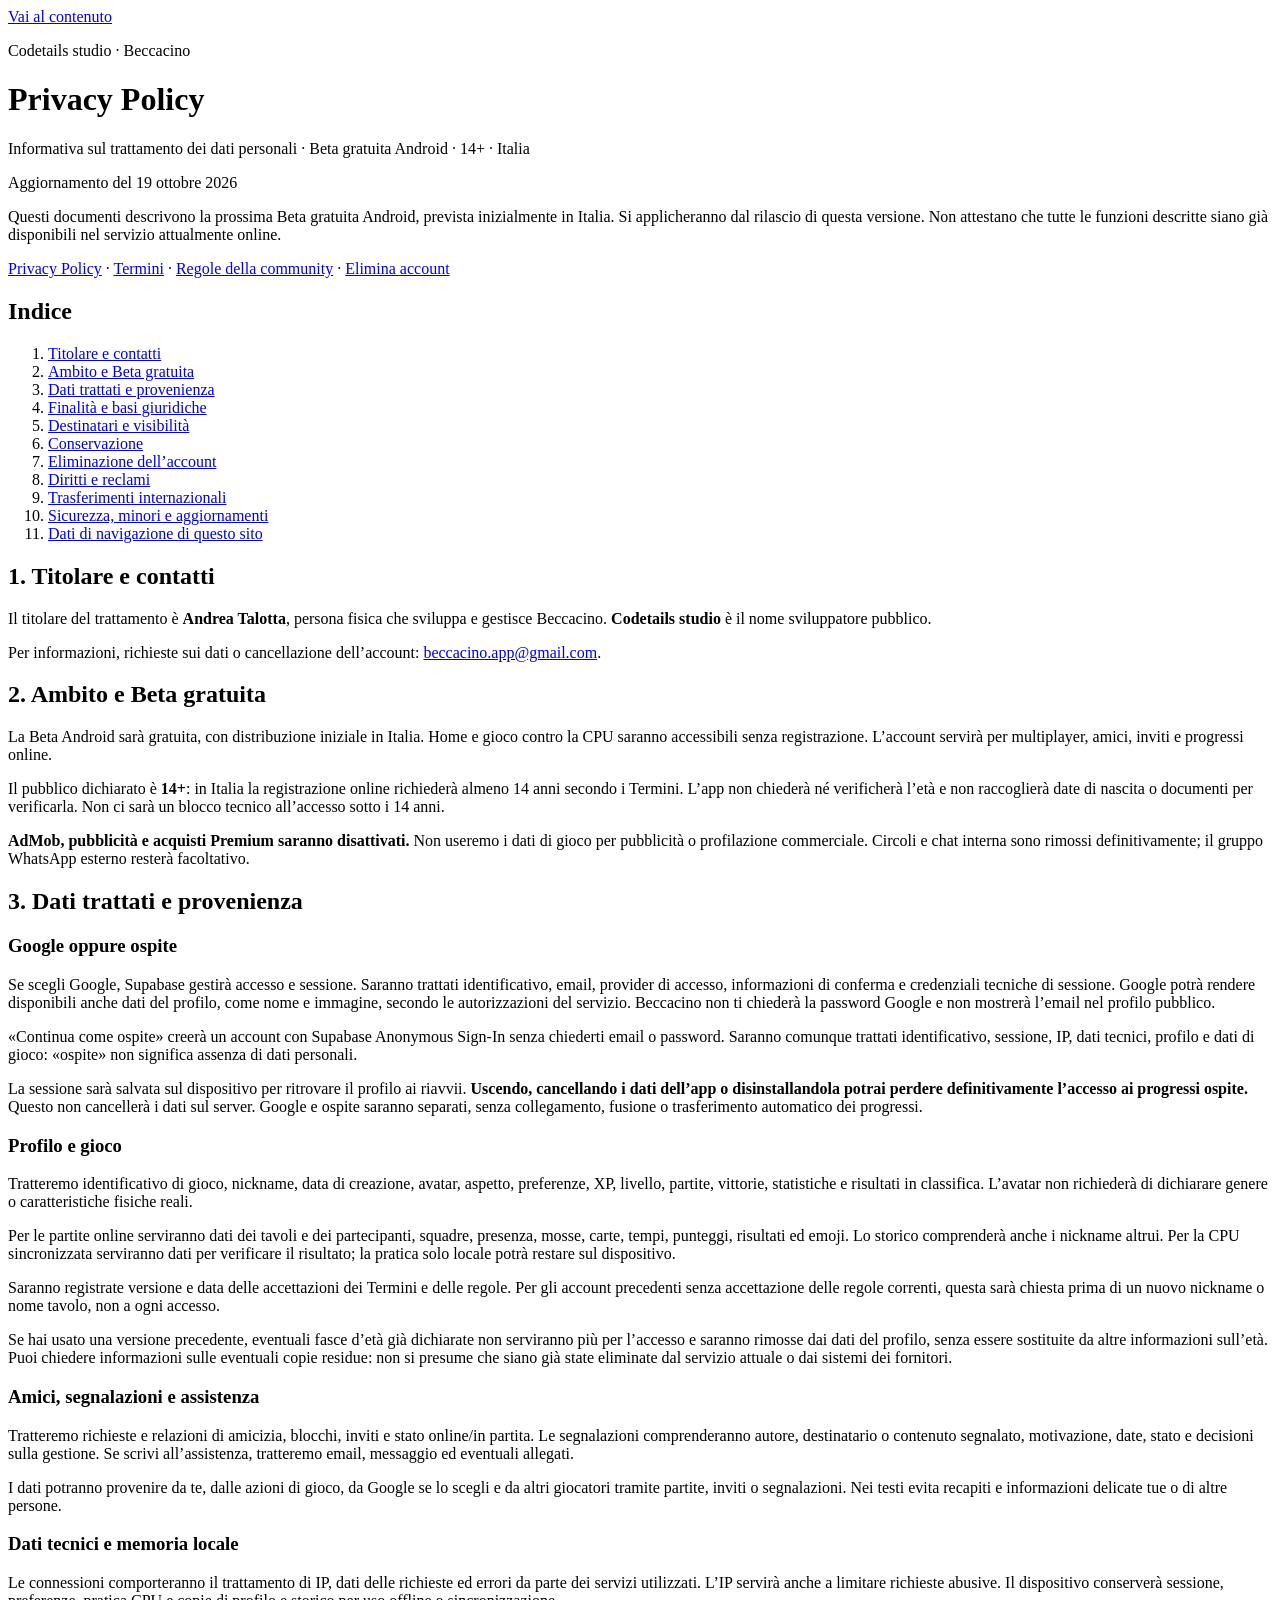
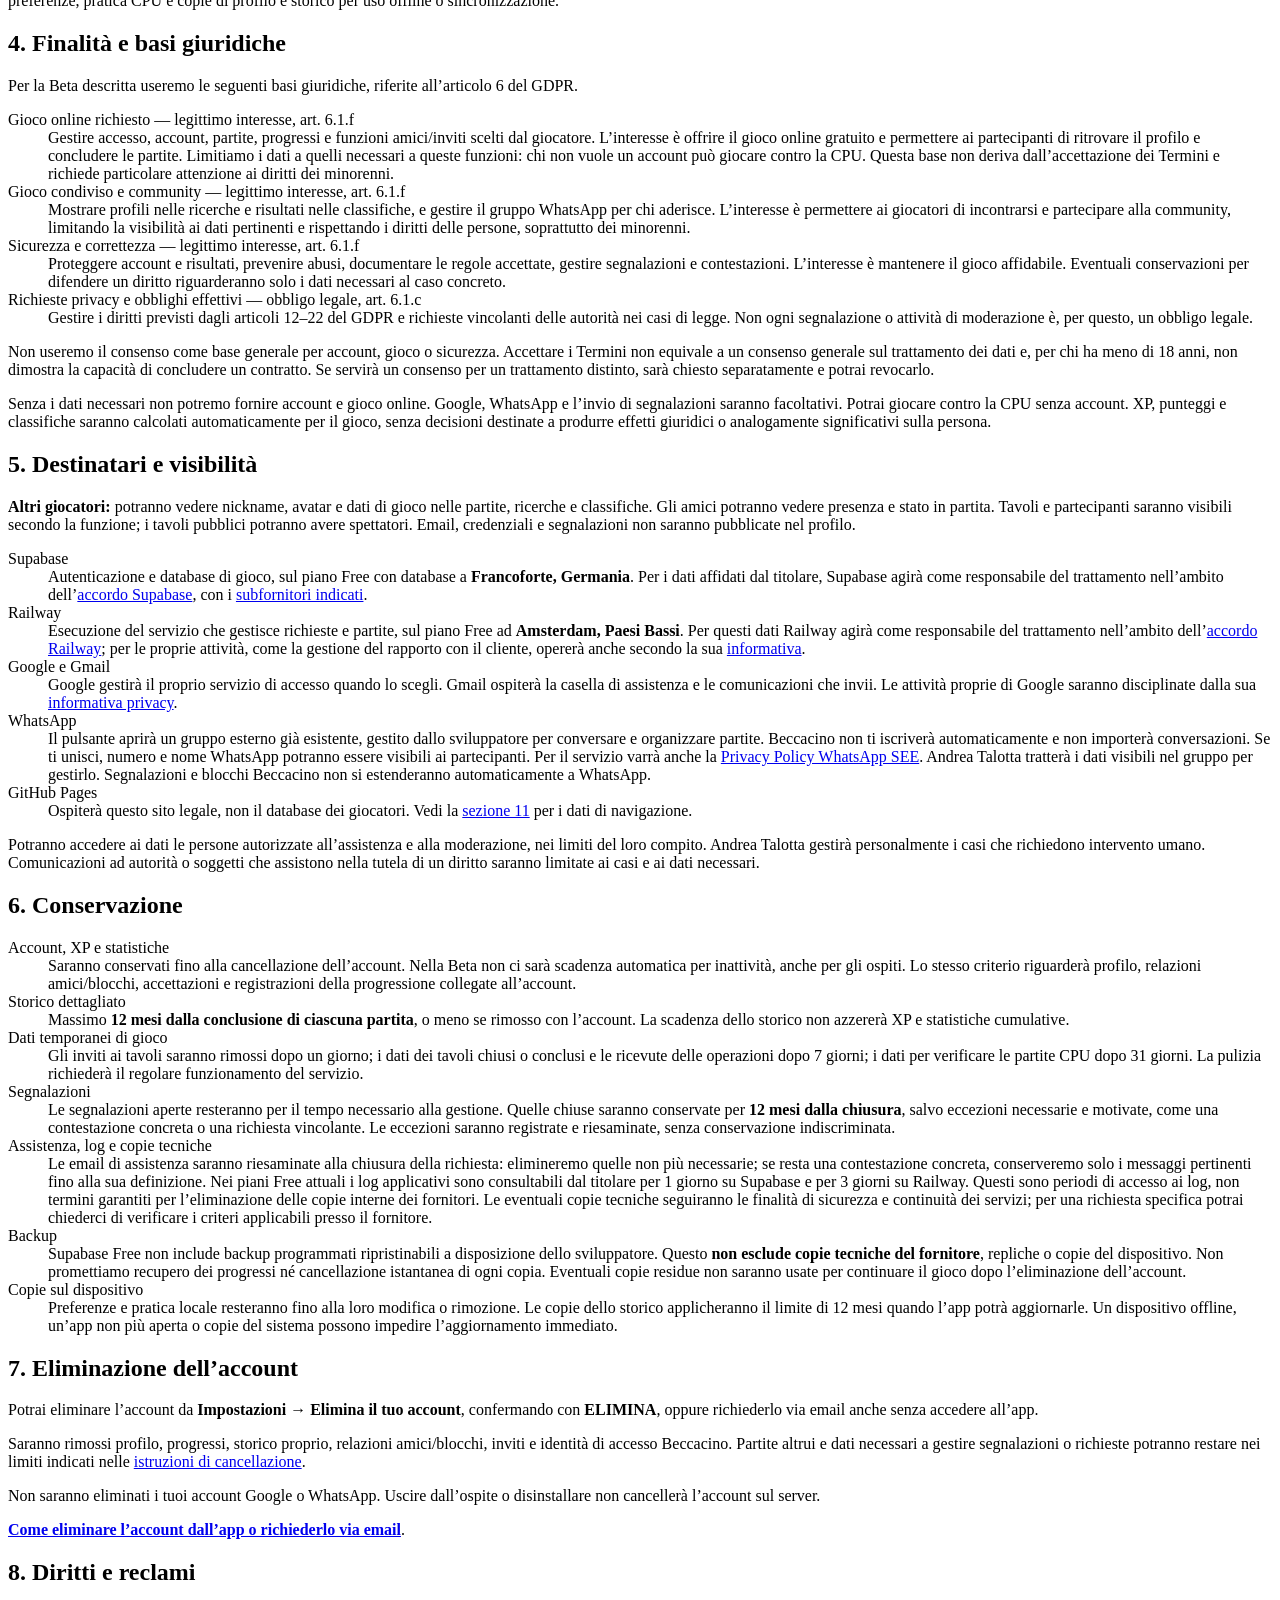
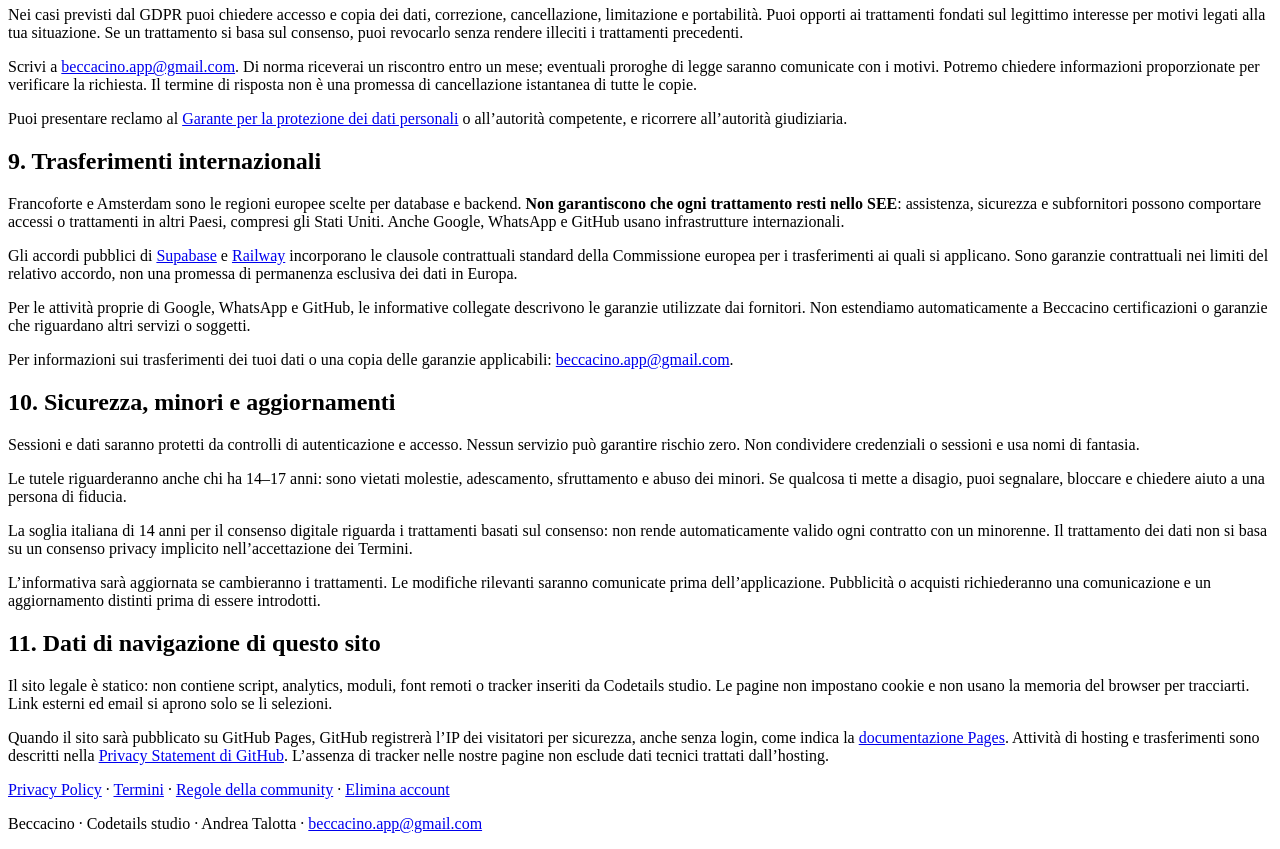
==== index.html @ 63882ba1 "Publish Beccacino legal pages" ====
<!doctype html>
<html lang="it">
<head>
  <meta charset="utf-8">
  <meta name="viewport" content="width=device-width, initial-scale=1">
  <meta name="description" content="Informativa sul trattamento dei dati personali · Beta gratuita Android · 14+ · Italia">
  <meta name="referrer" content="no-referrer">
  <meta http-equiv="Content-Security-Policy" content="default-src 'none'; style-src 'self'; base-uri 'none'; form-action 'none'">
  <title>Privacy Policy — Beccacino</title>
  <link rel="stylesheet" href="styles.css">
</head>
<body>
  <a class="skip" href="#contenuto">Vai al contenuto</a>
  <header>
    <p class="eyebrow">Codetails studio · Beccacino</p>
    <h1>Privacy Policy</h1>
    <p>Informativa sul trattamento dei dati personali · Beta gratuita Android · 14+ · Italia</p>
    <p>Aggiornamento del <time datetime="2026-10-19">19 ottobre 2026</time></p>
  </header>
  <main id="contenuto" tabindex="-1">
    <aside class="notice" aria-label="Versione del servizio"><p>Questi documenti descrivono la prossima Beta gratuita Android, prevista inizialmente in Italia. Si applicheranno dal rilascio di questa versione. Non attestano che tutte le funzioni descritte siano già disponibili nel servizio attualmente online.</p></aside>
    <nav aria-label="Documenti di Beccacino"><a href="index.html">Privacy Policy</a> · <a href="terms.html">Termini</a> · <a href="community.html">Regole della community</a> · <a href="delete-account.html">Elimina account</a></nav>
    <nav aria-label="Indice dell’informativa">
      <h2>Indice</h2>
      <ol>
        <li><a href="#titolare">Titolare e contatti</a></li>
        <li><a href="#ambito">Ambito e Beta gratuita</a></li>
        <li><a href="#dati">Dati trattati e provenienza</a></li>
        <li><a href="#finalita">Finalità e basi giuridiche</a></li>
        <li><a href="#destinatari">Destinatari e visibilità</a></li>
        <li><a href="#conservazione">Conservazione</a></li>
        <li><a href="#eliminazione">Eliminazione dell’account</a></li>
        <li><a href="#diritti">Diritti e reclami</a></li>
        <li><a href="#trasferimenti">Trasferimenti internazionali</a></li>
        <li><a href="#sicurezza">Sicurezza, minori e aggiornamenti</a></li>
        <li><a href="#sito">Dati di navigazione di questo sito</a></li>
      </ol>
    </nav>
    <section aria-labelledby="titolare">
      <h2 id="titolare">1. Titolare e contatti</h2>
      <p>Il titolare del trattamento è <strong>Andrea Talotta</strong>, persona fisica che sviluppa e gestisce Beccacino. <strong>Codetails studio</strong> è il nome sviluppatore pubblico.</p>
      <p>Per informazioni, richieste sui dati o cancellazione dell’account: <a href="mailto:beccacino.app@gmail.com">beccacino.app@gmail.com</a>.</p>
    </section>
    <section aria-labelledby="ambito">
      <h2 id="ambito">2. Ambito e Beta gratuita</h2>
      <p>La Beta Android sarà gratuita, con distribuzione iniziale in Italia. Home e gioco contro la CPU saranno accessibili senza registrazione. L’account servirà per multiplayer, amici, inviti e progressi online.</p>
      <p>Il pubblico dichiarato è <strong>14+</strong>: in Italia la registrazione online richiederà almeno 14 anni secondo i Termini. L’app non chiederà né verificherà l’età e non raccoglierà date di nascita o documenti per verificarla. Non ci sarà un blocco tecnico all’accesso sotto i 14 anni.</p>
      <p><strong>AdMob, pubblicità e acquisti Premium saranno disattivati.</strong> Non useremo i dati di gioco per pubblicità o profilazione commerciale. Circoli e chat interna sono rimossi definitivamente; il gruppo WhatsApp esterno resterà facoltativo.</p>
    </section>
    <section aria-labelledby="dati">
      <h2 id="dati">3. Dati trattati e provenienza</h2>
      <h3>Google oppure ospite</h3>
      <p>Se scegli Google, Supabase gestirà accesso e sessione. Saranno trattati identificativo, email, provider di accesso, informazioni di conferma e credenziali tecniche di sessione. Google potrà rendere disponibili anche dati del profilo, come nome e immagine, secondo le autorizzazioni del servizio. Beccacino non ti chiederà la password Google e non mostrerà l’email nel profilo pubblico.</p>
      <p>«Continua come ospite» creerà un account con Supabase Anonymous Sign-In senza chiederti email o password. Saranno comunque trattati identificativo, sessione, IP, dati tecnici, profilo e dati di gioco: «ospite» non significa assenza di dati personali.</p>
      <p>La sessione sarà salvata sul dispositivo per ritrovare il profilo ai riavvii. <strong>Uscendo, cancellando i dati dell’app o disinstallandola potrai perdere definitivamente l’accesso ai progressi ospite.</strong> Questo non cancellerà i dati sul server. Google e ospite saranno separati, senza collegamento, fusione o trasferimento automatico dei progressi.</p>
      <h3>Profilo e gioco</h3>
      <p>Tratteremo identificativo di gioco, nickname, data di creazione, avatar, aspetto, preferenze, XP, livello, partite, vittorie, statistiche e risultati in classifica. L’avatar non richiederà di dichiarare genere o caratteristiche fisiche reali.</p>
      <p>Per le partite online serviranno dati dei tavoli e dei partecipanti, squadre, presenza, mosse, carte, tempi, punteggi, risultati ed emoji. Lo storico comprenderà anche i nickname altrui. Per la CPU sincronizzata serviranno dati per verificare il risultato; la pratica solo locale potrà restare sul dispositivo.</p>
      <p>Saranno registrate versione e data delle accettazioni dei Termini e delle regole. Per gli account precedenti senza accettazione delle regole correnti, questa sarà chiesta prima di un nuovo nickname o nome tavolo, non a ogni accesso.</p>
      <p>Se hai usato una versione precedente, eventuali fasce d’età già dichiarate non serviranno più per l’accesso e saranno rimosse dai dati del profilo, senza essere sostituite da altre informazioni sull’età. Puoi chiedere informazioni sulle eventuali copie residue: non si presume che siano già state eliminate dal servizio attuale o dai sistemi dei fornitori.</p>
      <h3>Amici, segnalazioni e assistenza</h3>
      <p>Tratteremo richieste e relazioni di amicizia, blocchi, inviti e stato online/in partita. Le segnalazioni comprenderanno autore, destinatario o contenuto segnalato, motivazione, date, stato e decisioni sulla gestione. Se scrivi all’assistenza, tratteremo email, messaggio ed eventuali allegati.</p>
      <p>I dati potranno provenire da te, dalle azioni di gioco, da Google se lo scegli e da altri giocatori tramite partite, inviti o segnalazioni. Nei testi evita recapiti e informazioni delicate tue o di altre persone.</p>
      <h3>Dati tecnici e memoria locale</h3>
      <p>Le connessioni comporteranno il trattamento di IP, dati delle richieste ed errori da parte dei servizi utilizzati. L’IP servirà anche a limitare richieste abusive. Il dispositivo conserverà sessione, preferenze, pratica CPU e copie di profilo e storico per uso offline o sincronizzazione.</p>
    </section>
    <section aria-labelledby="finalita">
      <h2 id="finalita">4. Finalità e basi giuridiche</h2>
      <p>Per la Beta descritta useremo le seguenti basi giuridiche, riferite all’articolo 6 del GDPR.</p>
      <dl>
        <dt>Gioco online richiesto — legittimo interesse, art. 6.1.f</dt>
        <dd>Gestire accesso, account, partite, progressi e funzioni amici/inviti scelti dal giocatore. L’interesse è offrire il gioco online gratuito e permettere ai partecipanti di ritrovare il profilo e concludere le partite. Limitiamo i dati a quelli necessari a queste funzioni: chi non vuole un account può giocare contro la CPU. Questa base non deriva dall’accettazione dei Termini e richiede particolare attenzione ai diritti dei minorenni.</dd>
        <dt>Gioco condiviso e community — legittimo interesse, art. 6.1.f</dt>
        <dd>Mostrare profili nelle ricerche e risultati nelle classifiche, e gestire il gruppo WhatsApp per chi aderisce. L’interesse è permettere ai giocatori di incontrarsi e partecipare alla community, limitando la visibilità ai dati pertinenti e rispettando i diritti delle persone, soprattutto dei minorenni.</dd>
        <dt>Sicurezza e correttezza — legittimo interesse, art. 6.1.f</dt>
        <dd>Proteggere account e risultati, prevenire abusi, documentare le regole accettate, gestire segnalazioni e contestazioni. L’interesse è mantenere il gioco affidabile. Eventuali conservazioni per difendere un diritto riguarderanno solo i dati necessari al caso concreto.</dd>
        <dt>Richieste privacy e obblighi effettivi — obbligo legale, art. 6.1.c</dt>
        <dd>Gestire i diritti previsti dagli articoli 12–22 del GDPR e richieste vincolanti delle autorità nei casi di legge. Non ogni segnalazione o attività di moderazione è, per questo, un obbligo legale.</dd>
      </dl>
      <p>Non useremo il consenso come base generale per account, gioco o sicurezza. Accettare i Termini non equivale a un consenso generale sul trattamento dei dati e, per chi ha meno di 18 anni, non dimostra la capacità di concludere un contratto. Se servirà un consenso per un trattamento distinto, sarà chiesto separatamente e potrai revocarlo.</p>
      <p>Senza i dati necessari non potremo fornire account e gioco online. Google, WhatsApp e l’invio di segnalazioni saranno facoltativi. Potrai giocare contro la CPU senza account. XP, punteggi e classifiche saranno calcolati automaticamente per il gioco, senza decisioni destinate a produrre effetti giuridici o analogamente significativi sulla persona.</p>
    </section>
    <section aria-labelledby="destinatari">
      <h2 id="destinatari">5. Destinatari e visibilità</h2>
      <p><strong>Altri giocatori:</strong> potranno vedere nickname, avatar e dati di gioco nelle partite, ricerche e classifiche. Gli amici potranno vedere presenza e stato in partita. Tavoli e partecipanti saranno visibili secondo la funzione; i tavoli pubblici potranno avere spettatori. Email, credenziali e segnalazioni non saranno pubblicate nel profilo.</p>
      <dl>
        <dt>Supabase</dt>
        <dd>Autenticazione e database di gioco, sul piano Free con database a <strong>Francoforte, Germania</strong>. Per i dati affidati dal titolare, Supabase agirà come responsabile del trattamento nell’ambito dell’<a href="https://supabase.com/legal/customer-resources/data-processing-addendum">accordo Supabase</a>, con i <a href="https://supabase.com/legal/customer-resources/subprocessor-list">subfornitori indicati</a>.</dd>
        <dt>Railway</dt>
        <dd>Esecuzione del servizio che gestisce richieste e partite, sul piano Free ad <strong>Amsterdam, Paesi Bassi</strong>. Per questi dati Railway agirà come responsabile del trattamento nell’ambito dell’<a href="https://railway.com/legal/dpa">accordo Railway</a>; per le proprie attività, come la gestione del rapporto con il cliente, opererà anche secondo la sua <a href="https://railway.com/legal/privacy">informativa</a>.</dd>
        <dt>Google e Gmail</dt>
        <dd>Google gestirà il proprio servizio di accesso quando lo scegli. Gmail ospiterà la casella di assistenza e le comunicazioni che invii. Le attività proprie di Google saranno disciplinate dalla sua <a href="https://policies.google.com/privacy?hl=it">informativa privacy</a>.</dd>
        <dt>WhatsApp</dt>
        <dd>Il pulsante aprirà un gruppo esterno già esistente, gestito dallo sviluppatore per conversare e organizzare partite. Beccacino non ti iscriverà automaticamente e non importerà conversazioni. Se ti unisci, numero e nome WhatsApp potranno essere visibili ai partecipanti. Per il servizio varrà anche la <a href="https://www.whatsapp.com/legal/privacy-policy-eea">Privacy Policy WhatsApp SEE</a>. Andrea Talotta tratterà i dati visibili nel gruppo per gestirlo. Segnalazioni e blocchi Beccacino non si estenderanno automaticamente a WhatsApp.</dd>
        <dt>GitHub Pages</dt>
        <dd>Ospiterà questo sito legale, non il database dei giocatori. Vedi la <a href="#sito">sezione 11</a> per i dati di navigazione.</dd>
      </dl>
      <p>Potranno accedere ai dati le persone autorizzate all’assistenza e alla moderazione, nei limiti del loro compito. Andrea Talotta gestirà personalmente i casi che richiedono intervento umano. Comunicazioni ad autorità o soggetti che assistono nella tutela di un diritto saranno limitate ai casi e ai dati necessari.</p>
    </section>
    <section aria-labelledby="conservazione">
      <h2 id="conservazione">6. Conservazione</h2>
      <dl>
        <dt>Account, XP e statistiche</dt>
        <dd>Saranno conservati fino alla cancellazione dell’account. Nella Beta non ci sarà scadenza automatica per inattività, anche per gli ospiti. Lo stesso criterio riguarderà profilo, relazioni amici/blocchi, accettazioni e registrazioni della progressione collegate all’account.</dd>
        <dt>Storico dettagliato</dt>
        <dd>Massimo <strong>12 mesi dalla conclusione di ciascuna partita</strong>, o meno se rimosso con l’account. La scadenza dello storico non azzererà XP e statistiche cumulative.</dd>
        <dt>Dati temporanei di gioco</dt>
        <dd>Gli inviti ai tavoli saranno rimossi dopo un giorno; i dati dei tavoli chiusi o conclusi e le ricevute delle operazioni dopo 7 giorni; i dati per verificare le partite CPU dopo 31 giorni. La pulizia richiederà il regolare funzionamento del servizio.</dd>
        <dt>Segnalazioni</dt>
        <dd>Le segnalazioni aperte resteranno per il tempo necessario alla gestione. Quelle chiuse saranno conservate per <strong>12 mesi dalla chiusura</strong>, salvo eccezioni necessarie e motivate, come una contestazione concreta o una richiesta vincolante. Le eccezioni saranno registrate e riesaminate, senza conservazione indiscriminata.</dd>
        <dt>Assistenza, log e copie tecniche</dt>
        <dd>Le email di assistenza saranno riesaminate alla chiusura della richiesta: elimineremo quelle non più necessarie; se resta una contestazione concreta, conserveremo solo i messaggi pertinenti fino alla sua definizione. Nei piani Free attuali i log applicativi sono consultabili dal titolare per 1 giorno su Supabase e per 3 giorni su Railway. Questi sono periodi di accesso ai log, non termini garantiti per l’eliminazione delle copie interne dei fornitori. Le eventuali copie tecniche seguiranno le finalità di sicurezza e continuità dei servizi; per una richiesta specifica potrai chiederci di verificare i criteri applicabili presso il fornitore.</dd>
        <dt>Backup</dt>
        <dd>Supabase Free non include backup programmati ripristinabili a disposizione dello sviluppatore. Questo <strong>non esclude copie tecniche del fornitore</strong>, repliche o copie del dispositivo. Non promettiamo recupero dei progressi né cancellazione istantanea di ogni copia. Eventuali copie residue non saranno usate per continuare il gioco dopo l’eliminazione dell’account.</dd>
        <dt>Copie sul dispositivo</dt>
        <dd>Preferenze e pratica locale resteranno fino alla loro modifica o rimozione. Le copie dello storico applicheranno il limite di 12 mesi quando l’app potrà aggiornarle. Un dispositivo offline, un’app non più aperta o copie del sistema possono impedire l’aggiornamento immediato.</dd>
      </dl>
    </section>
    <section aria-labelledby="eliminazione">
      <h2 id="eliminazione">7. Eliminazione dell’account</h2>
      <p>Potrai eliminare l’account da <strong>Impostazioni → Elimina il tuo account</strong>, confermando con <strong>ELIMINA</strong>, oppure richiederlo via email anche senza accedere all’app.</p>
      <p>Saranno rimossi profilo, progressi, storico proprio, relazioni amici/blocchi, inviti e identità di accesso Beccacino. Partite altrui e dati necessari a gestire segnalazioni o richieste potranno restare nei limiti indicati nelle <a href="delete-account.html#residui">istruzioni di cancellazione</a>.</p>
      <p>Non saranno eliminati i tuoi account Google o WhatsApp. Uscire dall’ospite o disinstallare non cancellerà l’account sul server.</p>
      <p><a href="delete-account.html"><strong>Come eliminare l’account dall’app o richiederlo via email</strong></a>.</p>
    </section>
    <section aria-labelledby="diritti">
      <h2 id="diritti">8. Diritti e reclami</h2>
      <p>Nei casi previsti dal GDPR puoi chiedere accesso e copia dei dati, correzione, cancellazione, limitazione e portabilità. Puoi opporti ai trattamenti fondati sul legittimo interesse per motivi legati alla tua situazione. Se un trattamento si basa sul consenso, puoi revocarlo senza rendere illeciti i trattamenti precedenti.</p>
      <p>Scrivi a <a href="mailto:beccacino.app@gmail.com">beccacino.app@gmail.com</a>. Di norma riceverai un riscontro entro un mese; eventuali proroghe di legge saranno comunicate con i motivi. Potremo chiedere informazioni proporzionate per verificare la richiesta. Il termine di risposta non è una promessa di cancellazione istantanea di tutte le copie.</p>
      <p>Puoi presentare reclamo al <a href="https://www.garanteprivacy.it/">Garante per la protezione dei dati personali</a> o all’autorità competente, e ricorrere all’autorità giudiziaria.</p>
    </section>
    <section aria-labelledby="trasferimenti">
      <h2 id="trasferimenti">9. Trasferimenti internazionali</h2>
      <p>Francoforte e Amsterdam sono le regioni europee scelte per database e backend. <strong>Non garantiscono che ogni trattamento resti nello SEE</strong>: assistenza, sicurezza e subfornitori possono comportare accessi o trattamenti in altri Paesi, compresi gli Stati Uniti. Anche Google, WhatsApp e GitHub usano infrastrutture internazionali.</p>
      <p>Gli accordi pubblici di <a href="https://supabase.com/legal/customer-resources/data-processing-addendum">Supabase</a> e <a href="https://railway.com/legal/dpa">Railway</a> incorporano le clausole contrattuali standard della Commissione europea per i trasferimenti ai quali si applicano. Sono garanzie contrattuali nei limiti del relativo accordo, non una promessa di permanenza esclusiva dei dati in Europa.</p>
      <p>Per le attività proprie di Google, WhatsApp e GitHub, le informative collegate descrivono le garanzie utilizzate dai fornitori. Non estendiamo automaticamente a Beccacino certificazioni o garanzie che riguardano altri servizi o soggetti.</p>
      <p>Per informazioni sui trasferimenti dei tuoi dati o una copia delle garanzie applicabili: <a href="mailto:beccacino.app@gmail.com">beccacino.app@gmail.com</a>.</p>
    </section>
    <section aria-labelledby="sicurezza">
      <h2 id="sicurezza">10. Sicurezza, minori e aggiornamenti</h2>
      <p>Sessioni e dati saranno protetti da controlli di autenticazione e accesso. Nessun servizio può garantire rischio zero. Non condividere credenziali o sessioni e usa nomi di fantasia.</p>
      <p>Le tutele riguarderanno anche chi ha 14–17 anni: sono vietati molestie, adescamento, sfruttamento e abuso dei minori. Se qualcosa ti mette a disagio, puoi segnalare, bloccare e chiedere aiuto a una persona di fiducia.</p>
      <p>La soglia italiana di 14 anni per il consenso digitale riguarda i trattamenti basati sul consenso: non rende automaticamente valido ogni contratto con un minorenne. Il trattamento dei dati non si basa su un consenso privacy implicito nell’accettazione dei Termini.</p>
      <p>L’informativa sarà aggiornata se cambieranno i trattamenti. Le modifiche rilevanti saranno comunicate prima dell’applicazione. Pubblicità o acquisti richiederanno una comunicazione e un aggiornamento distinti prima di essere introdotti.</p>
    </section>
    <section aria-labelledby="sito">
      <h2 id="sito">11. Dati di navigazione di questo sito</h2>
      <p>Il sito legale è statico: non contiene script, analytics, moduli, font remoti o tracker inseriti da Codetails studio. Le pagine non impostano cookie e non usano la memoria del browser per tracciarti. Link esterni ed email si aprono solo se li selezioni.</p>
      <p>Quando il sito sarà pubblicato su GitHub Pages, GitHub registrerà l’IP dei visitatori per sicurezza, anche senza login, come indica la <a href="https://docs.github.com/en/pages/getting-started-with-github-pages/what-is-github-pages#data-collection">documentazione Pages</a>. Attività di hosting e trasferimenti sono descritti nella <a href="https://docs.github.com/en/site-policy/privacy-policies/github-general-privacy-statement">Privacy Statement di GitHub</a>. L’assenza di tracker nelle nostre pagine non esclude dati tecnici trattati dall’hosting.</p>
    </section>

  </main>
  <footer>
    <p><a href="index.html">Privacy Policy</a> · <a href="terms.html">Termini</a> · <a href="community.html">Regole della community</a> · <a href="delete-account.html">Elimina account</a></p>
    <p>Beccacino · Codetails studio · Andrea Talotta · <a href="mailto:beccacino.app@gmail.com">beccacino.app@gmail.com</a></p>
  </footer>
</body>
</html>
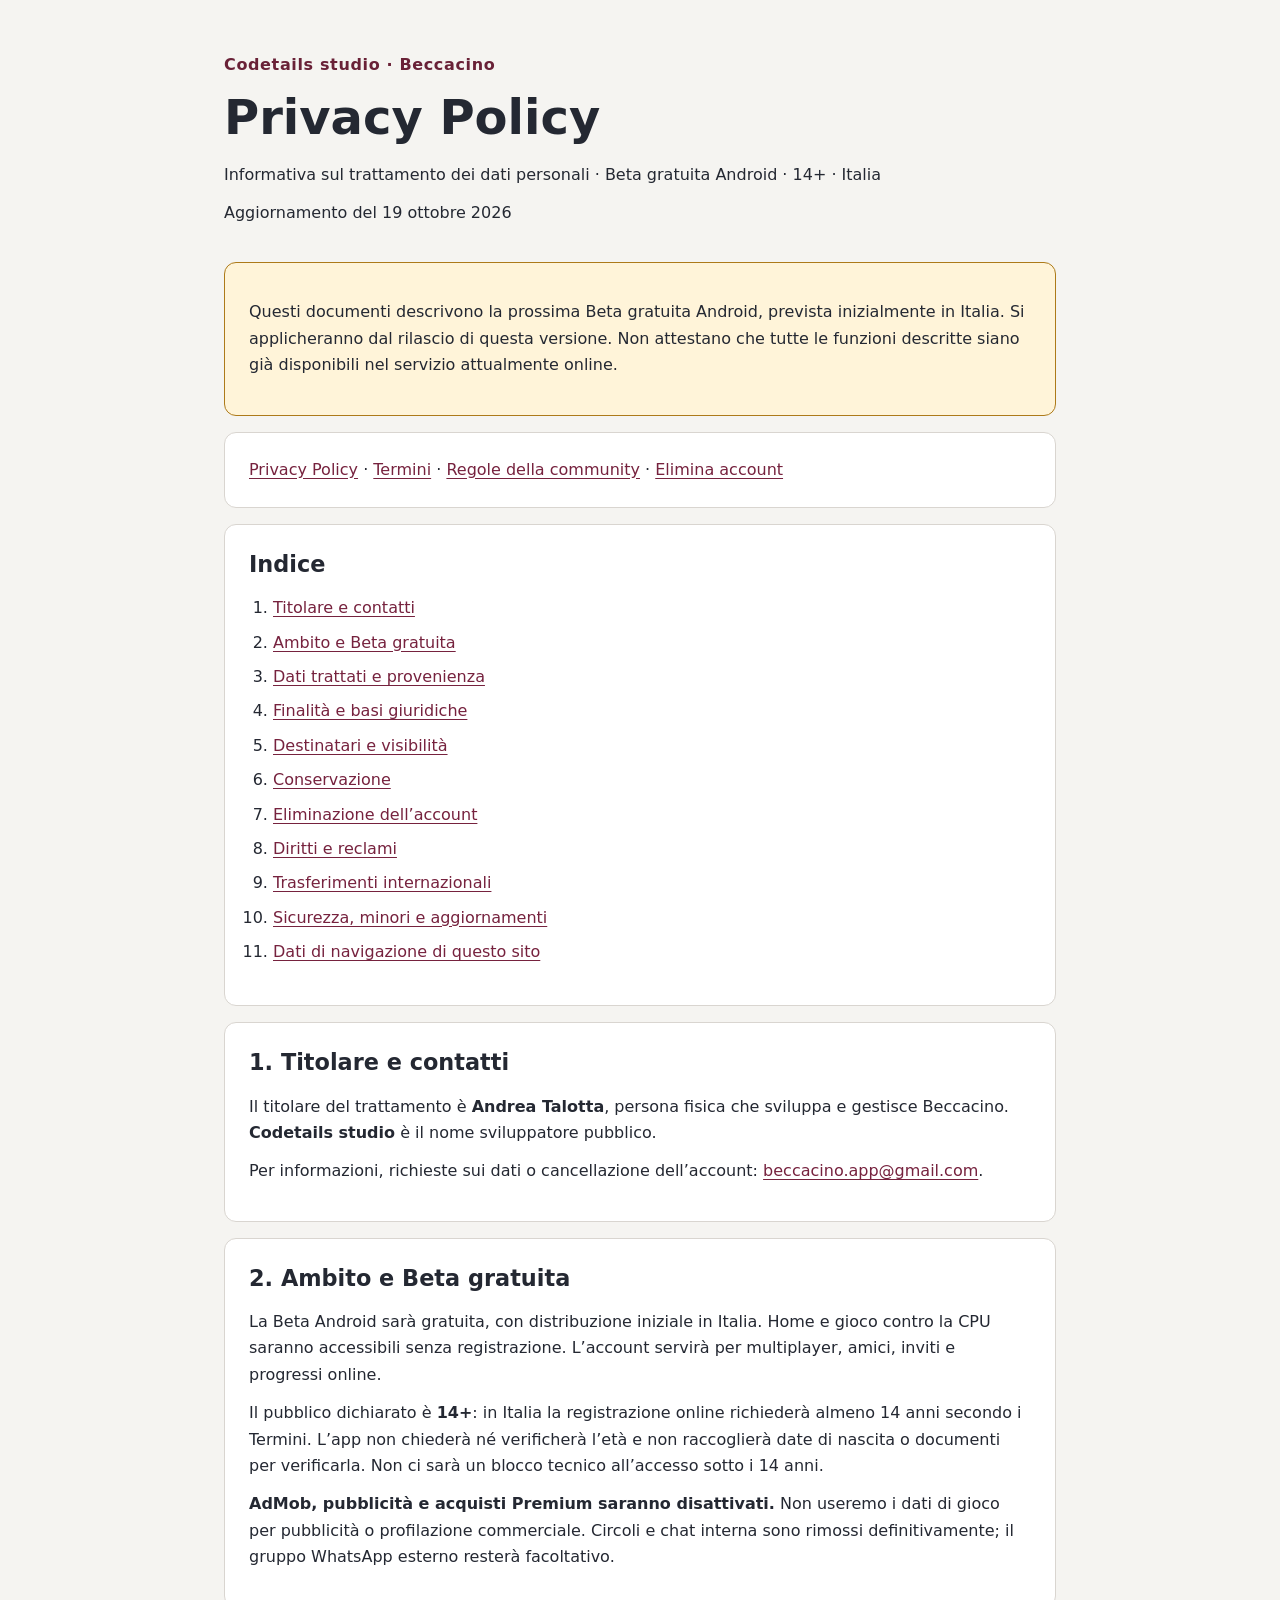
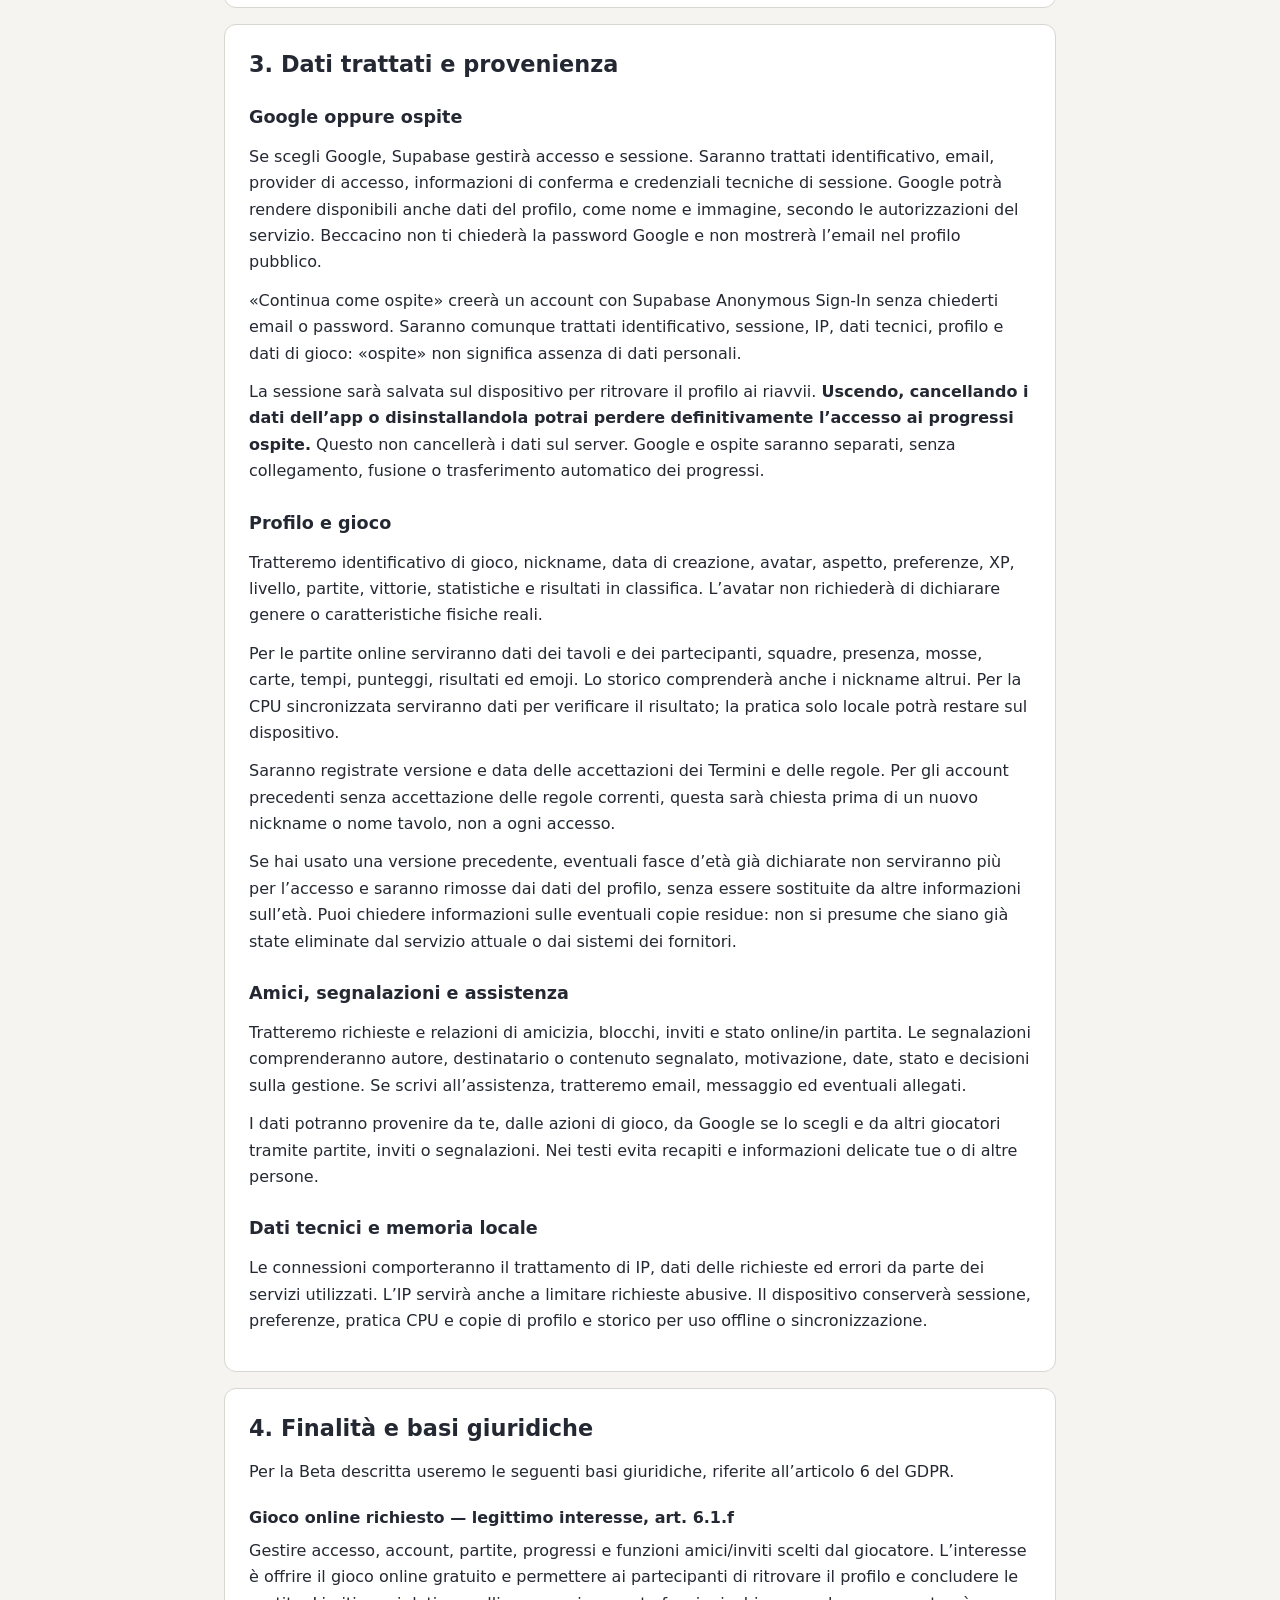
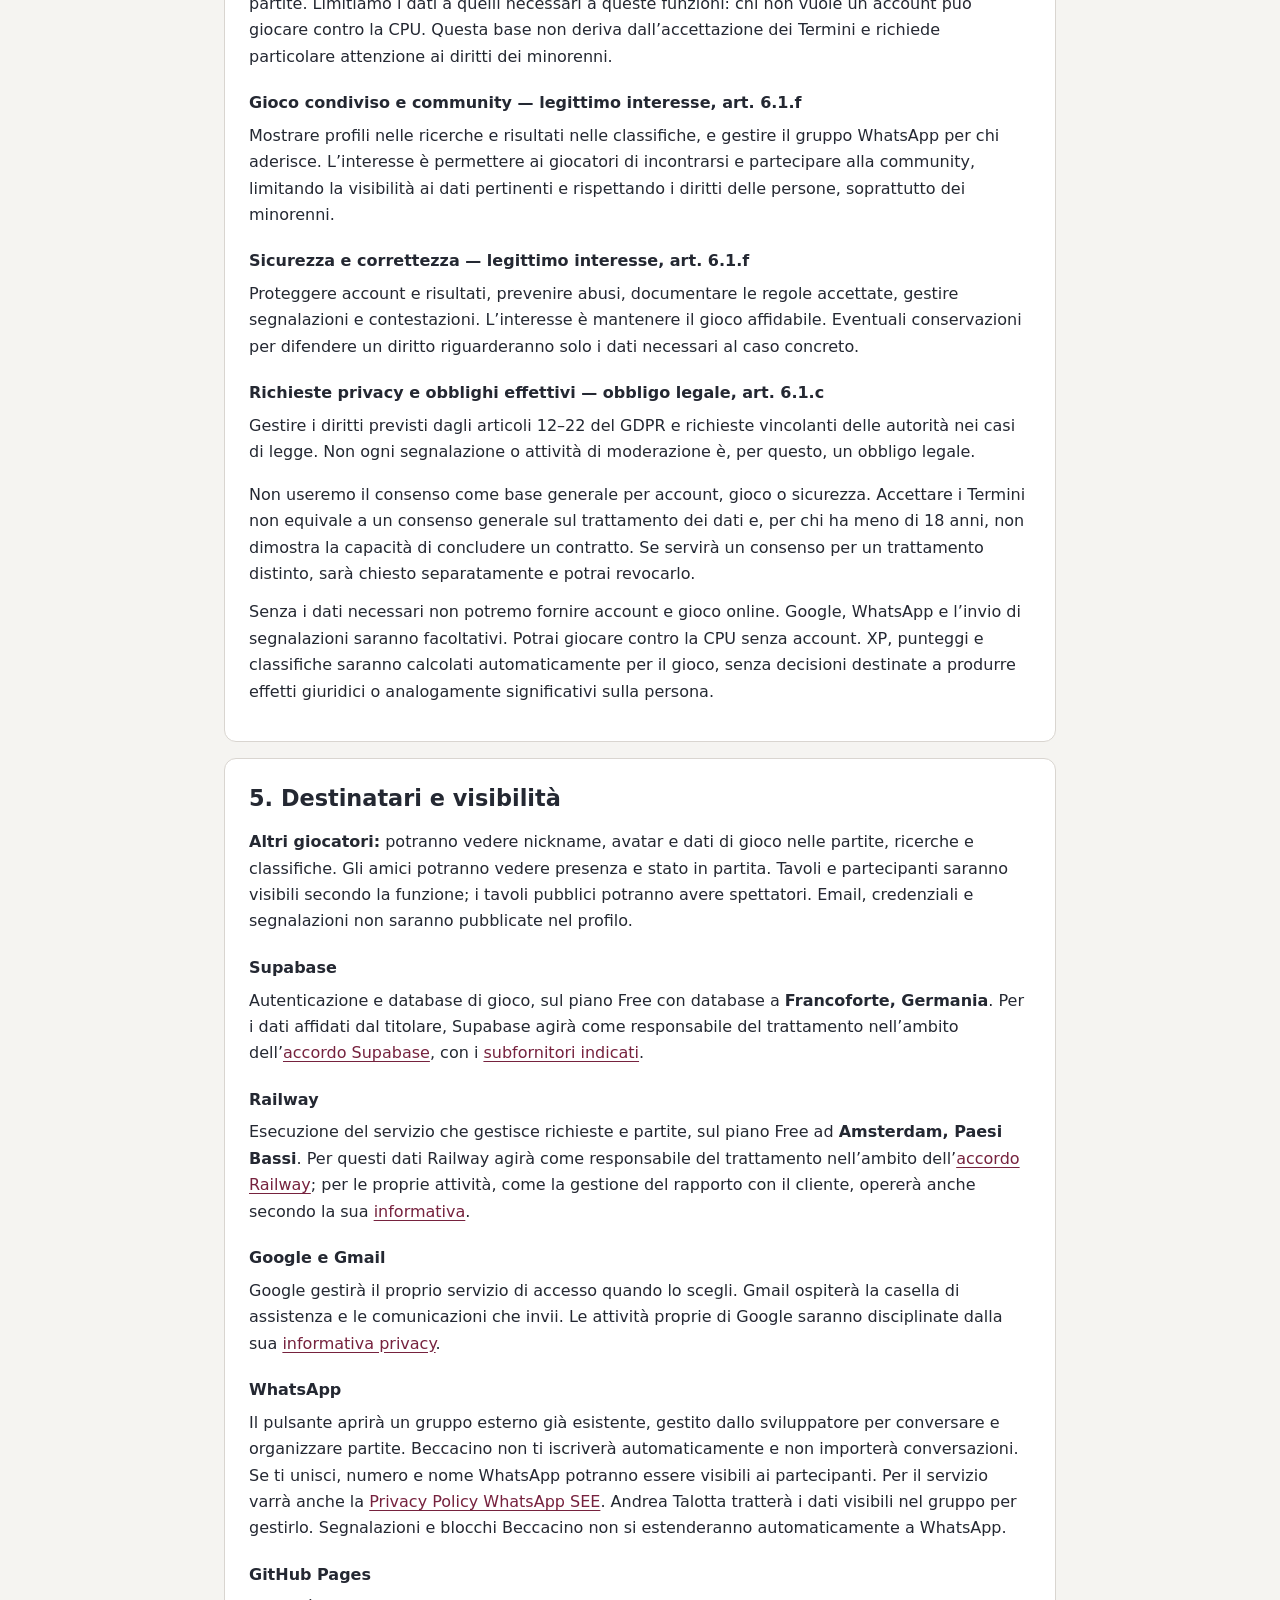
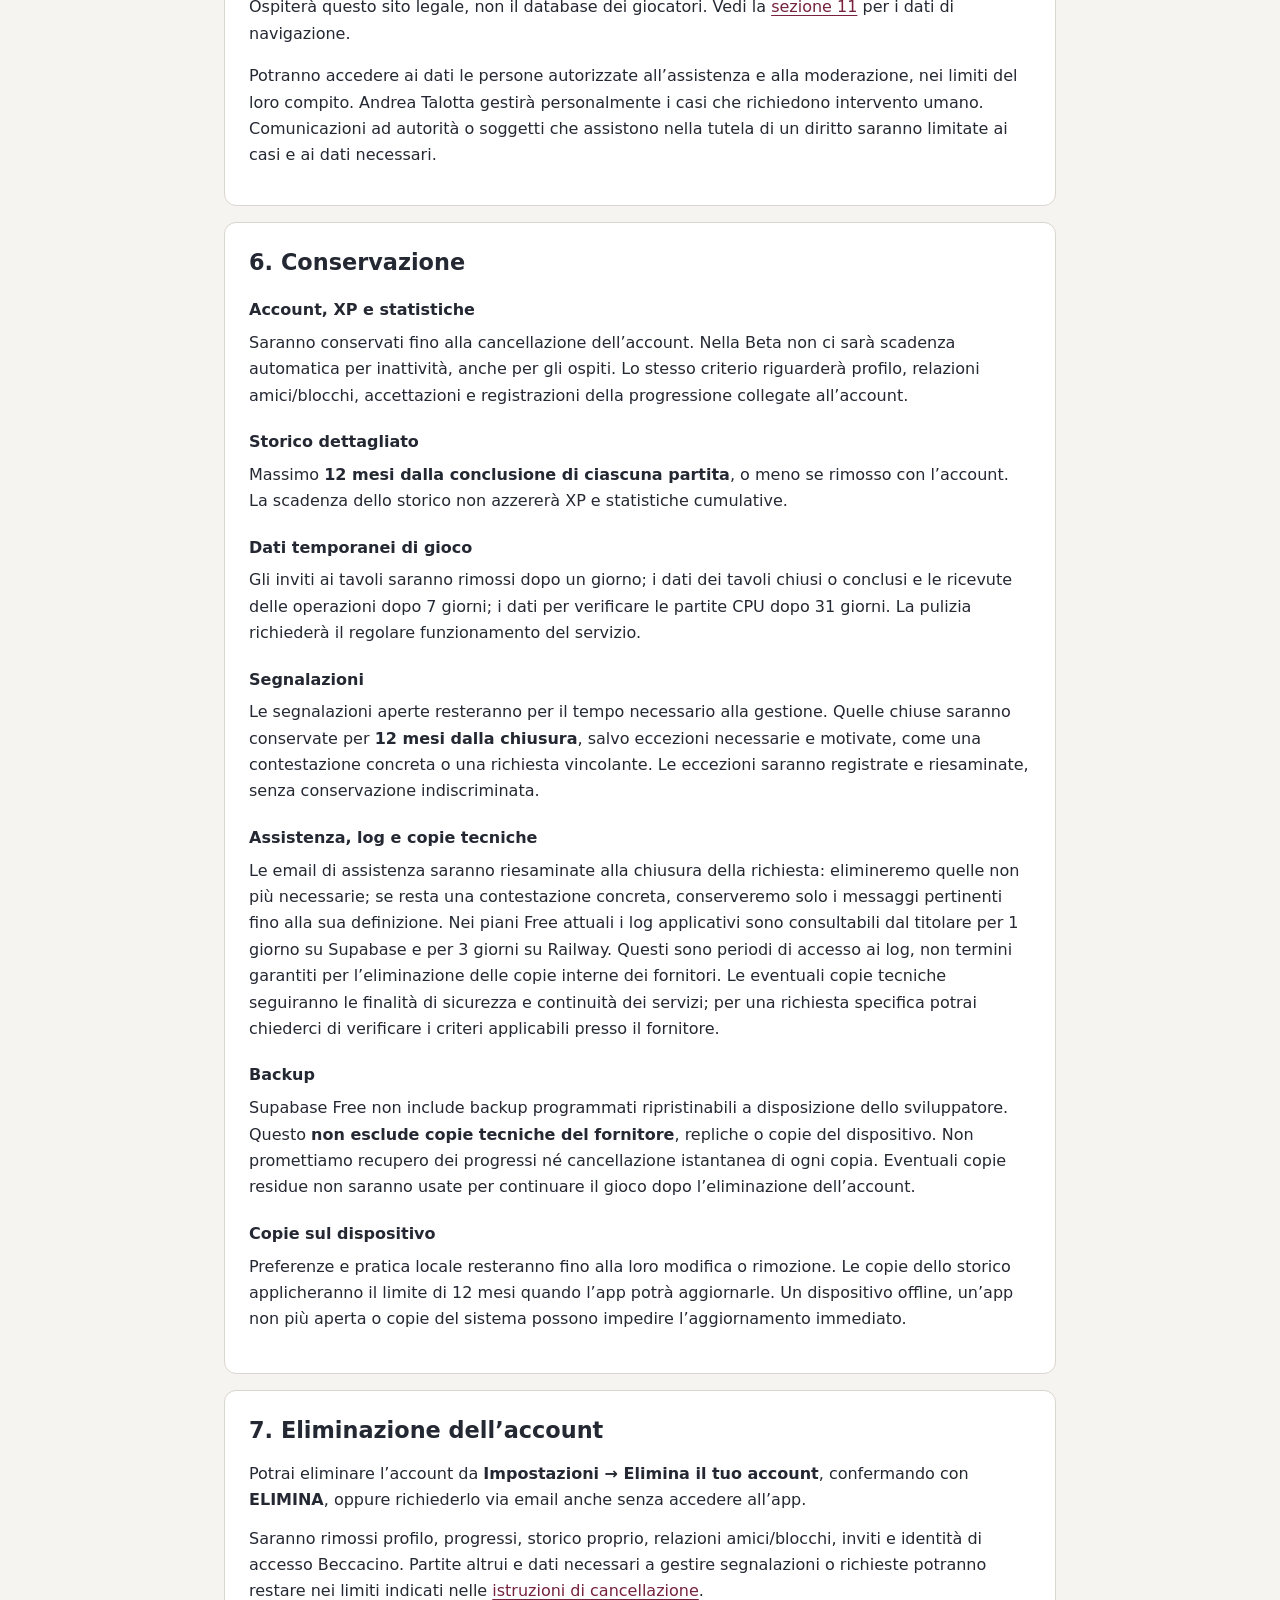
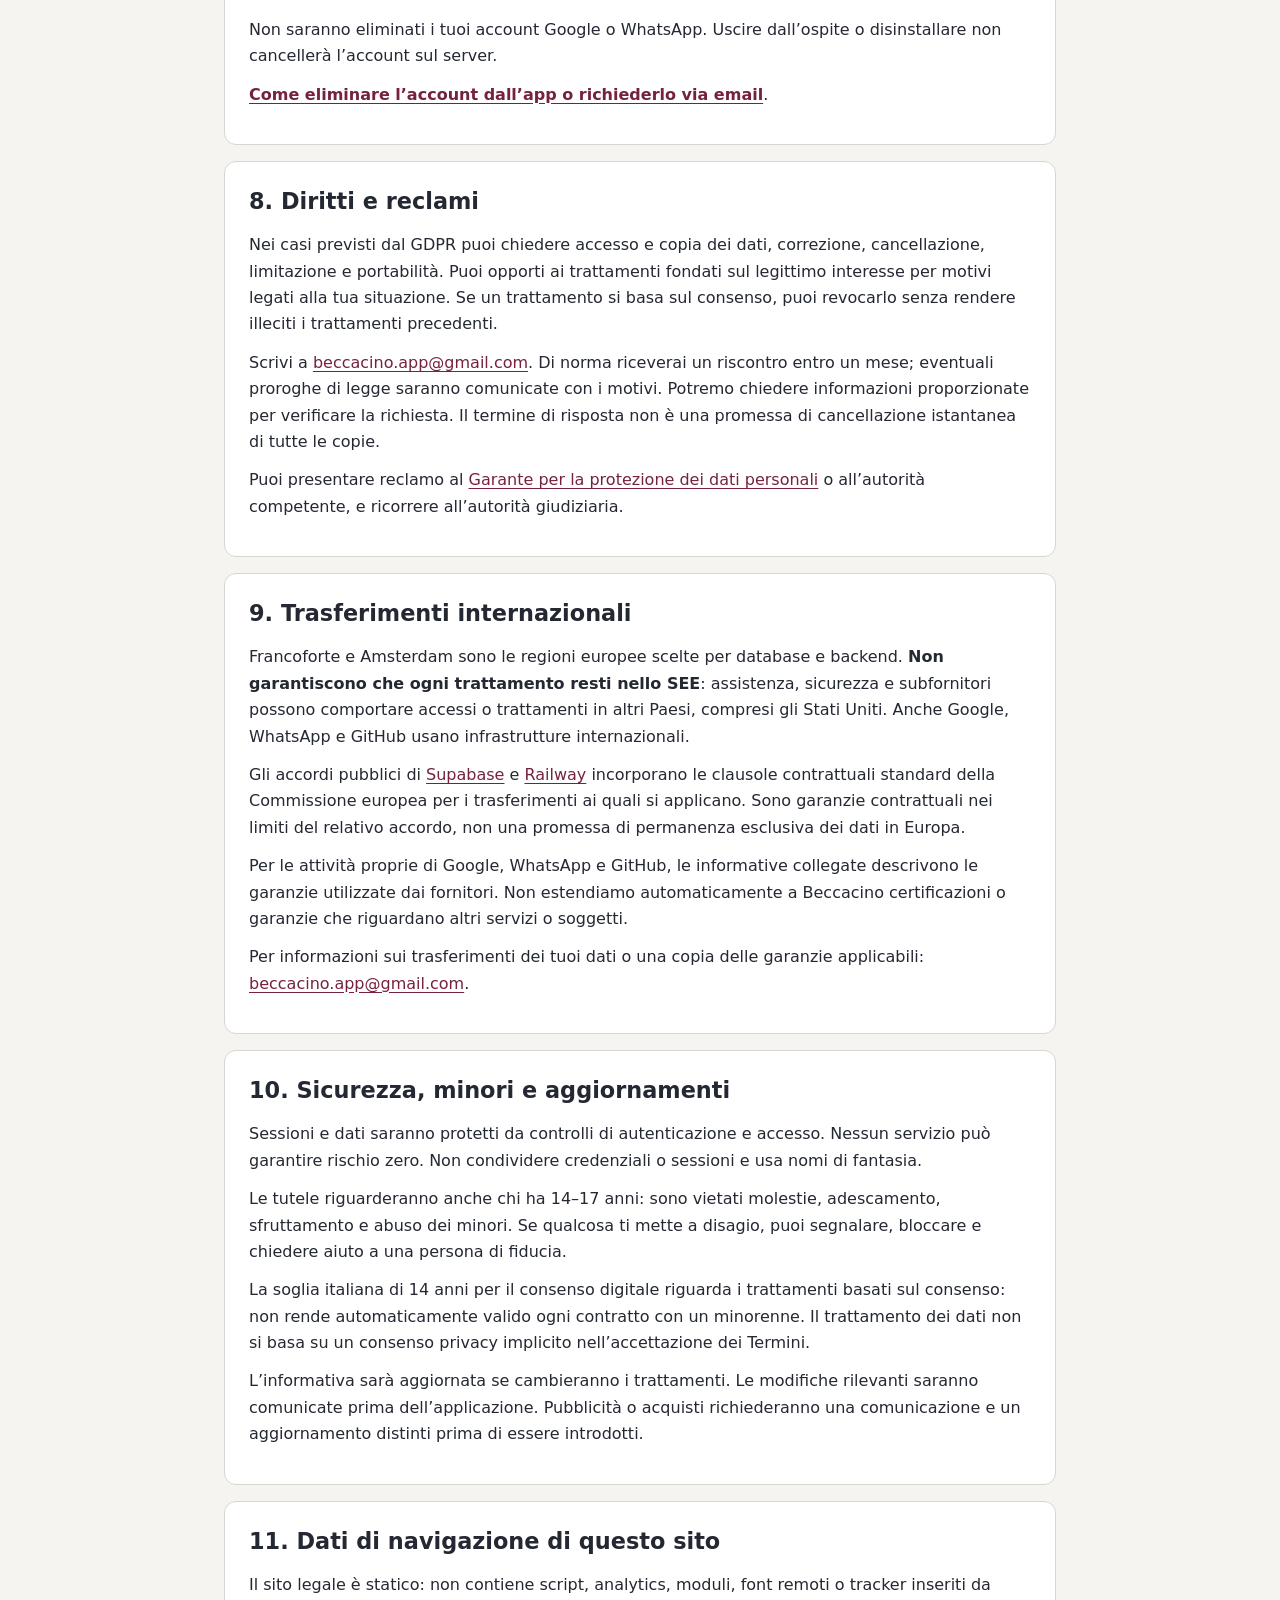
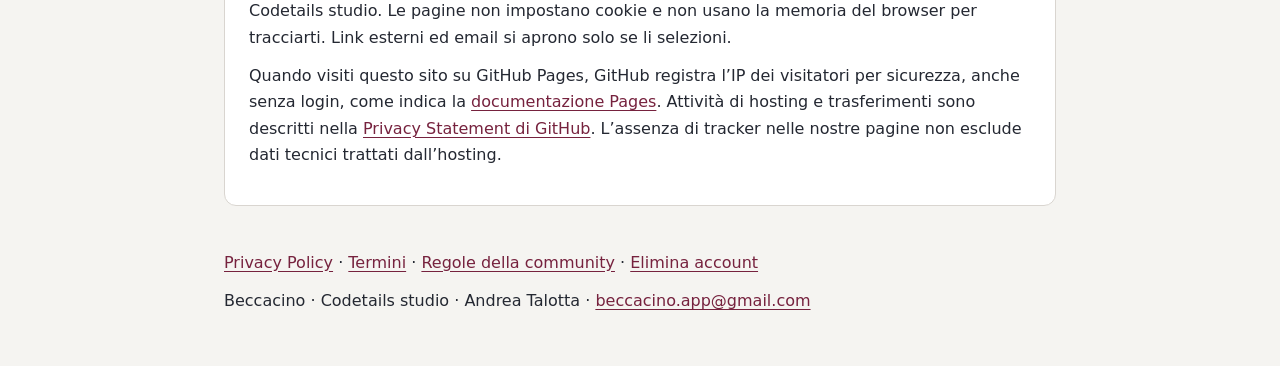
==== commit b31b690a: "Update GitHub Pages wording in privacy policy" ====
--- a/index.html
+++ b/index.html
@@ -146,7 +146,7 @@
     <section aria-labelledby="sito">
       <h2 id="sito">11. Dati di navigazione di questo sito</h2>
       <p>Il sito legale è statico: non contiene script, analytics, moduli, font remoti o tracker inseriti da Codetails studio. Le pagine non impostano cookie e non usano la memoria del browser per tracciarti. Link esterni ed email si aprono solo se li selezioni.</p>
-      <p>Quando il sito sarà pubblicato su GitHub Pages, GitHub registrerà l’IP dei visitatori per sicurezza, anche senza login, come indica la <a href="https://docs.github.com/en/pages/getting-started-with-github-pages/what-is-github-pages#data-collection">documentazione Pages</a>. Attività di hosting e trasferimenti sono descritti nella <a href="https://docs.github.com/en/site-policy/privacy-policies/github-general-privacy-statement">Privacy Statement di GitHub</a>. L’assenza di tracker nelle nostre pagine non esclude dati tecnici trattati dall’hosting.</p>
+      <p>Quando visiti questo sito su GitHub Pages, GitHub registra l’IP dei visitatori per sicurezza, anche senza login, come indica la <a href="https://docs.github.com/en/pages/getting-started-with-github-pages/what-is-github-pages#data-collection">documentazione Pages</a>. Attività di hosting e trasferimenti sono descritti nella <a href="https://docs.github.com/en/site-policy/privacy-policies/github-general-privacy-statement">Privacy Statement di GitHub</a>. L’assenza di tracker nelle nostre pagine non esclude dati tecnici trattati dall’hosting.</p>
     </section>
 
   </main>
--- a/styles.css
+++ b/styles.css
@@ -0,0 +1,27 @@
+:root { color-scheme: light; font-family: system-ui, -apple-system, "Segoe UI", sans-serif; color: #242832; background: #f5f4f1; line-height: 1.65; }
+* { box-sizing: border-box; }
+body { margin: 0; }
+header, main, footer { width: min(100% - 2rem, 52rem); margin-inline: auto; }
+header { padding-block: 2.5rem 1.5rem; }
+.eyebrow { color: #692137; font-weight: 700; letter-spacing: .04em; }
+h1 { font-size: clamp(2rem, 7vw, 3rem); line-height: 1.15; margin-block: .5rem 1rem; }
+h2 { font-size: 1.4rem; line-height: 1.35; margin-block: 0 1rem; }
+h3 { font-size: 1.1rem; margin-block: 1.5rem .5rem; }
+p { margin-block: .75rem; }
+a { color: #76223e; text-underline-offset: .18em; overflow-wrap: anywhere; }
+a:hover { text-decoration-thickness: .15em; }
+:focus-visible { outline: 3px solid #146c9c; outline-offset: 4px; }
+nav, section, aside { background: #fff; border: 1px solid #d9d5d0; border-radius: .75rem; padding: 1.5rem; margin-block-end: 1rem; }
+section { scroll-margin-top: 1rem; }
+li + li { margin-top: .5rem; }
+ol, ul { padding-inline-start: 1.5rem; }
+dt { font-weight: 700; margin-block-start: 1.25rem; }
+dd { margin-inline-start: 0; margin-block-start: .4rem; }
+.notice { background: #fff4d9; border-color: #ad7a19; }
+.pending { border-inline-start: 3px solid #ad7a19; padding-inline-start: .85rem; }
+code { overflow-wrap: anywhere; font-size: .95em; }
+footer { padding-block: 1rem 2.5rem; }
+.skip { position: absolute; top: -8rem; left: 1rem; padding: .75rem; background: white; z-index: 1; }
+.skip:focus { top: .5rem; }
+@media (max-width: 420px) { nav, section, aside { padding: 1rem; } header { padding-block-start: 1.5rem; } }
+@media print { :root { background: #fff; color: #000; font-size: 10pt; } header, main, footer { width: 100%; } nav, .skip { display: none; } section, aside { border: 0; padding: 0; } h2, h3, dt { break-after: avoid; } a { color: inherit; } }
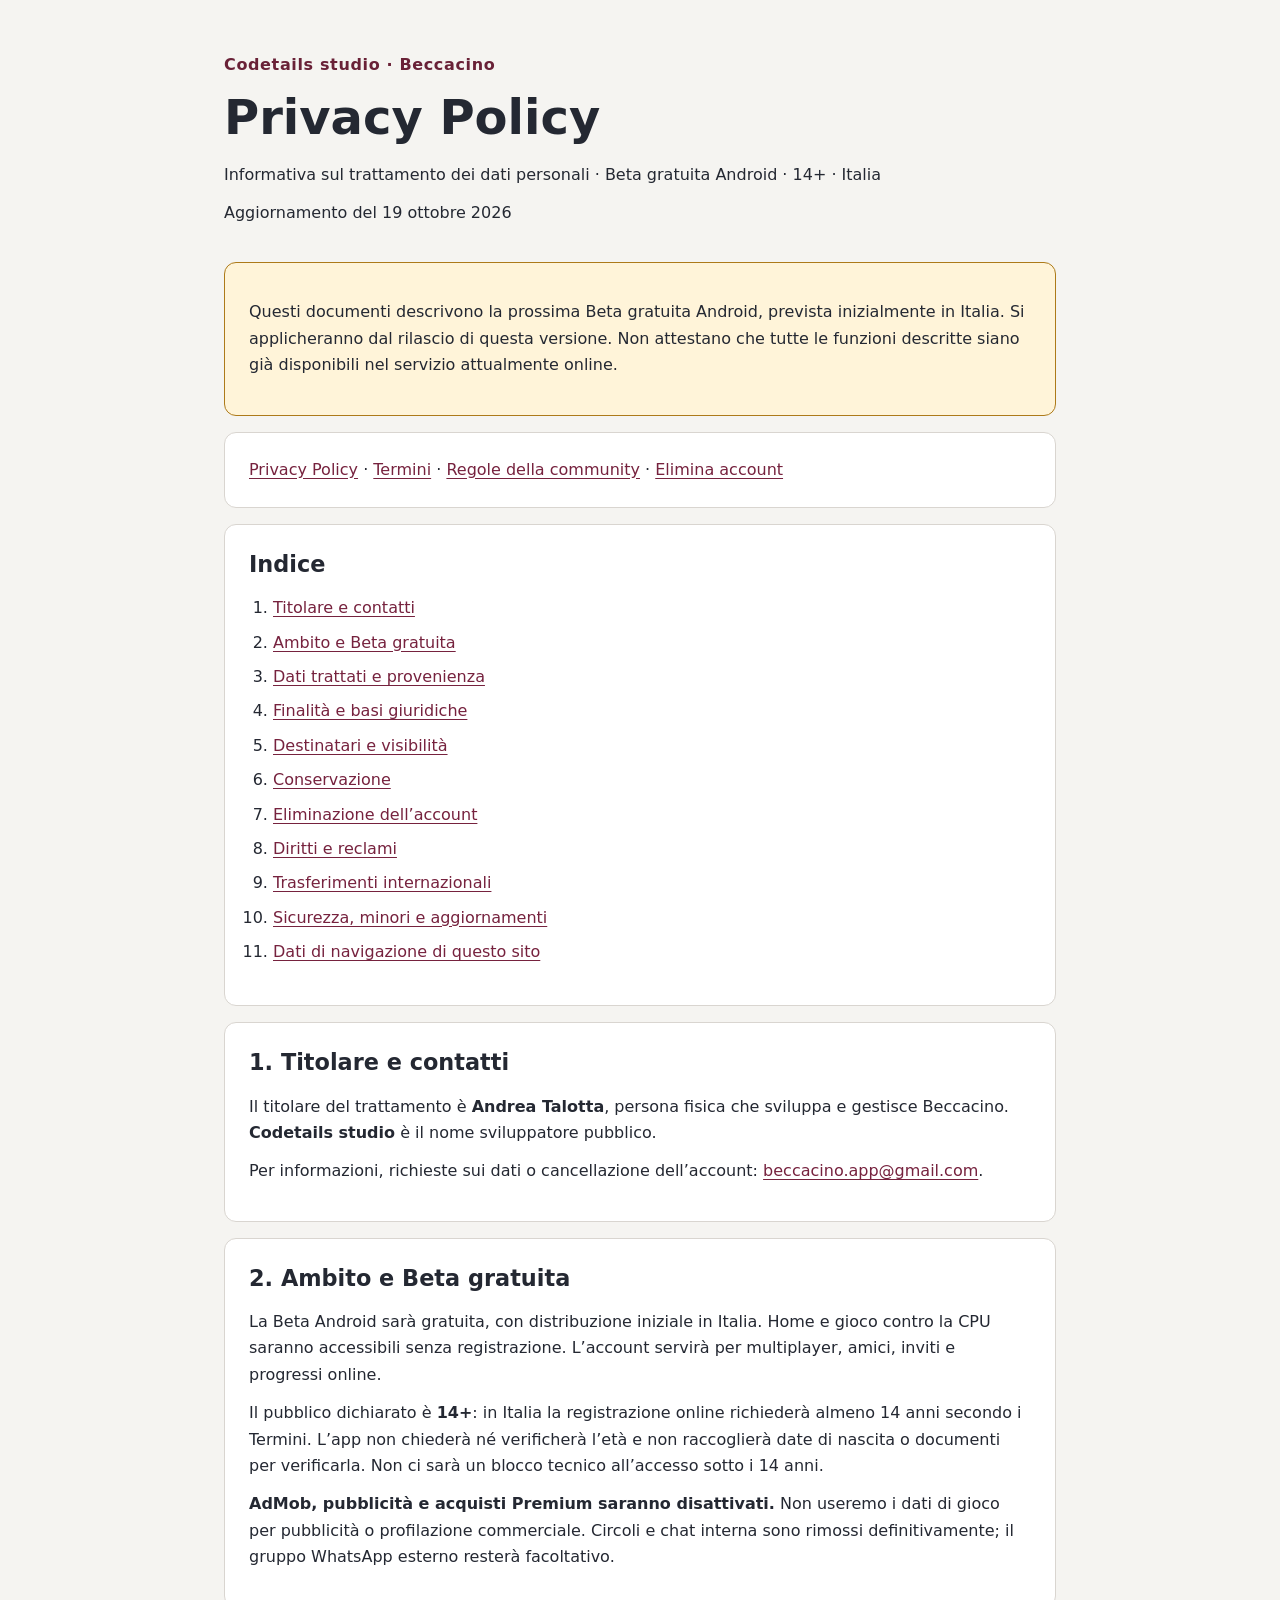
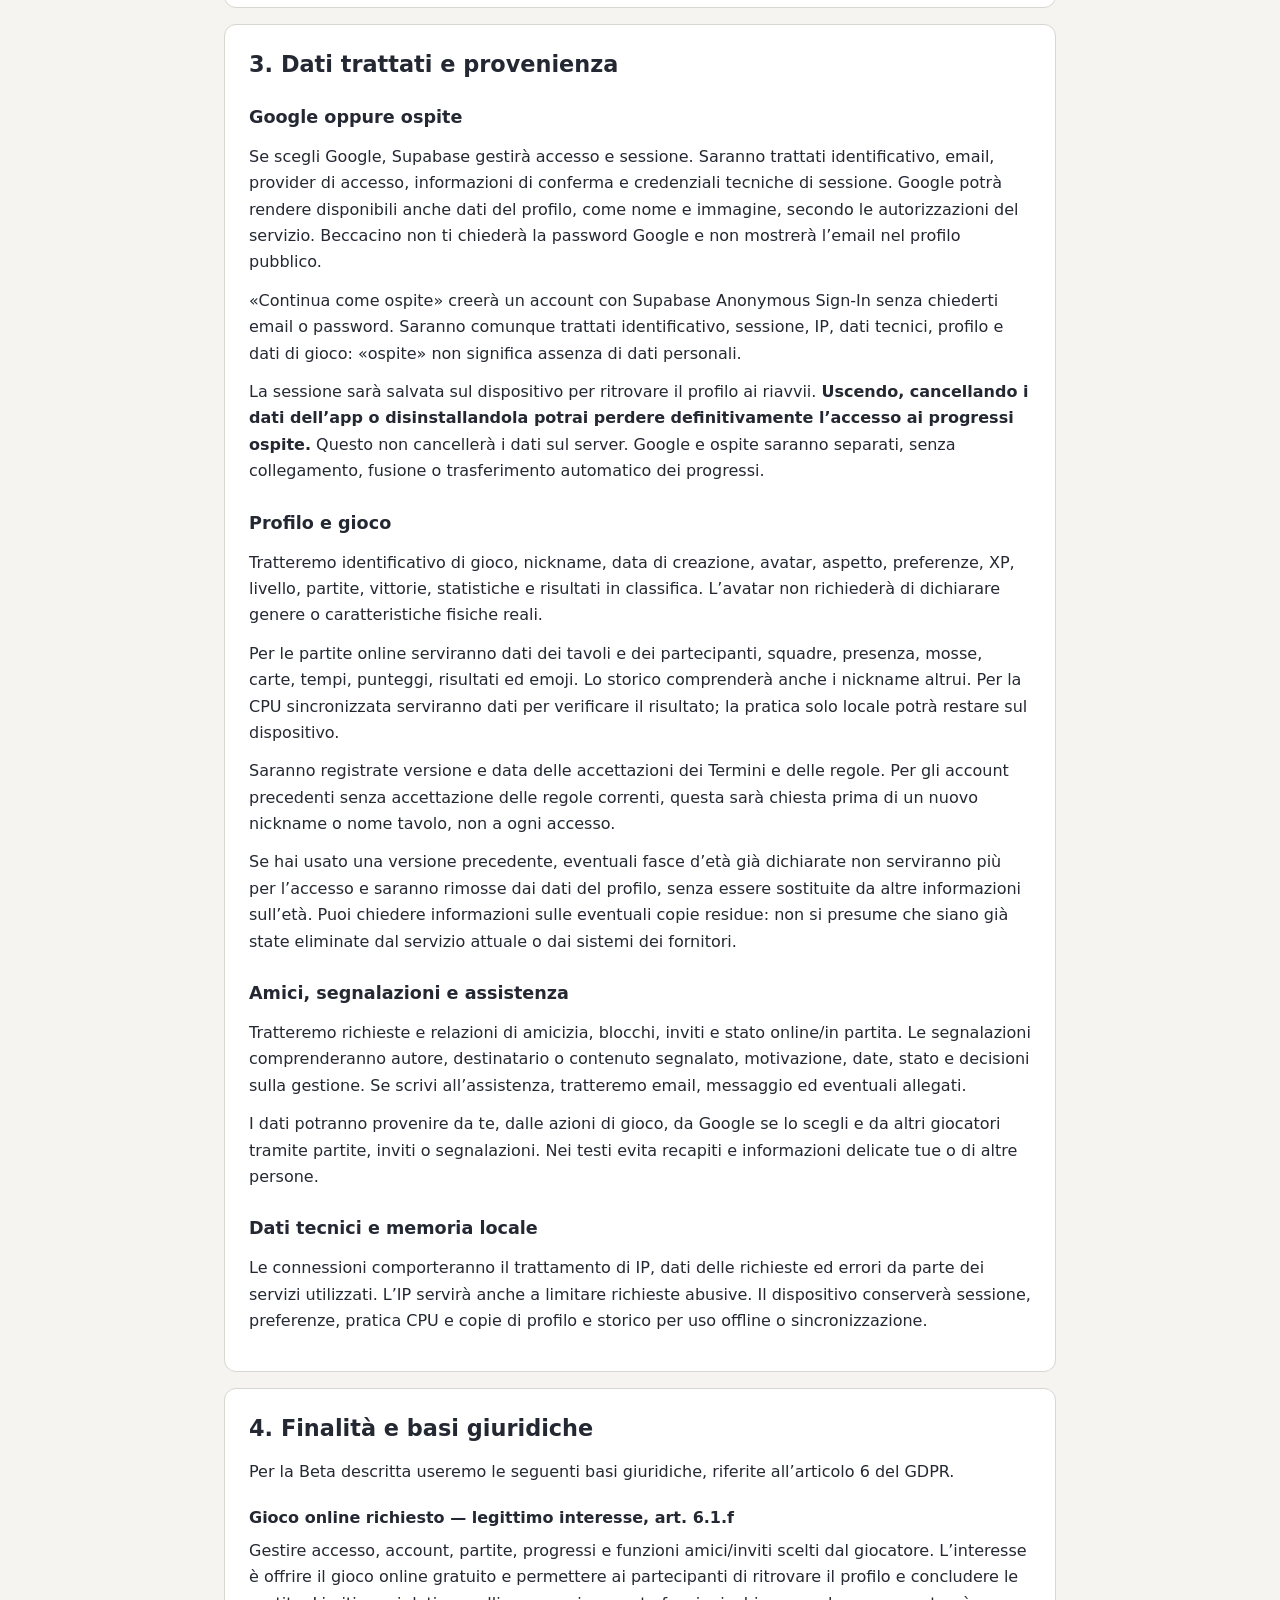
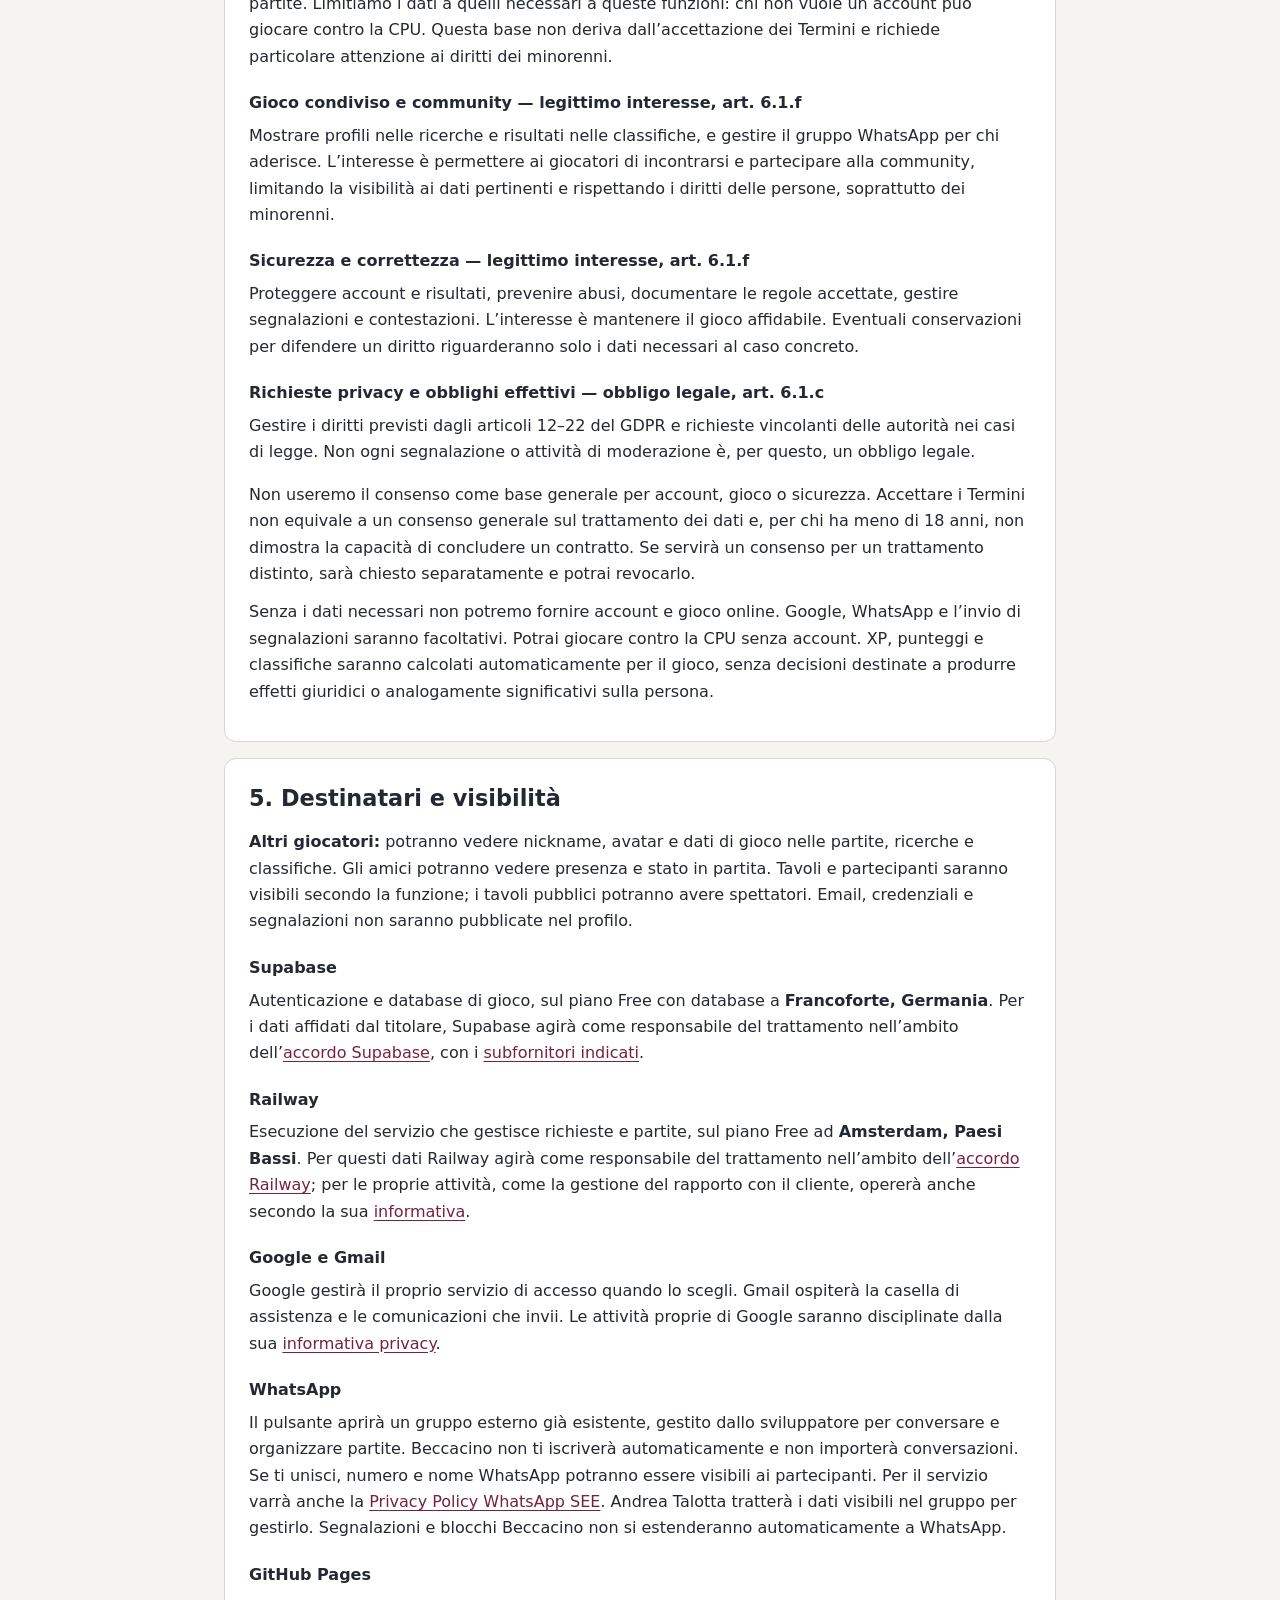
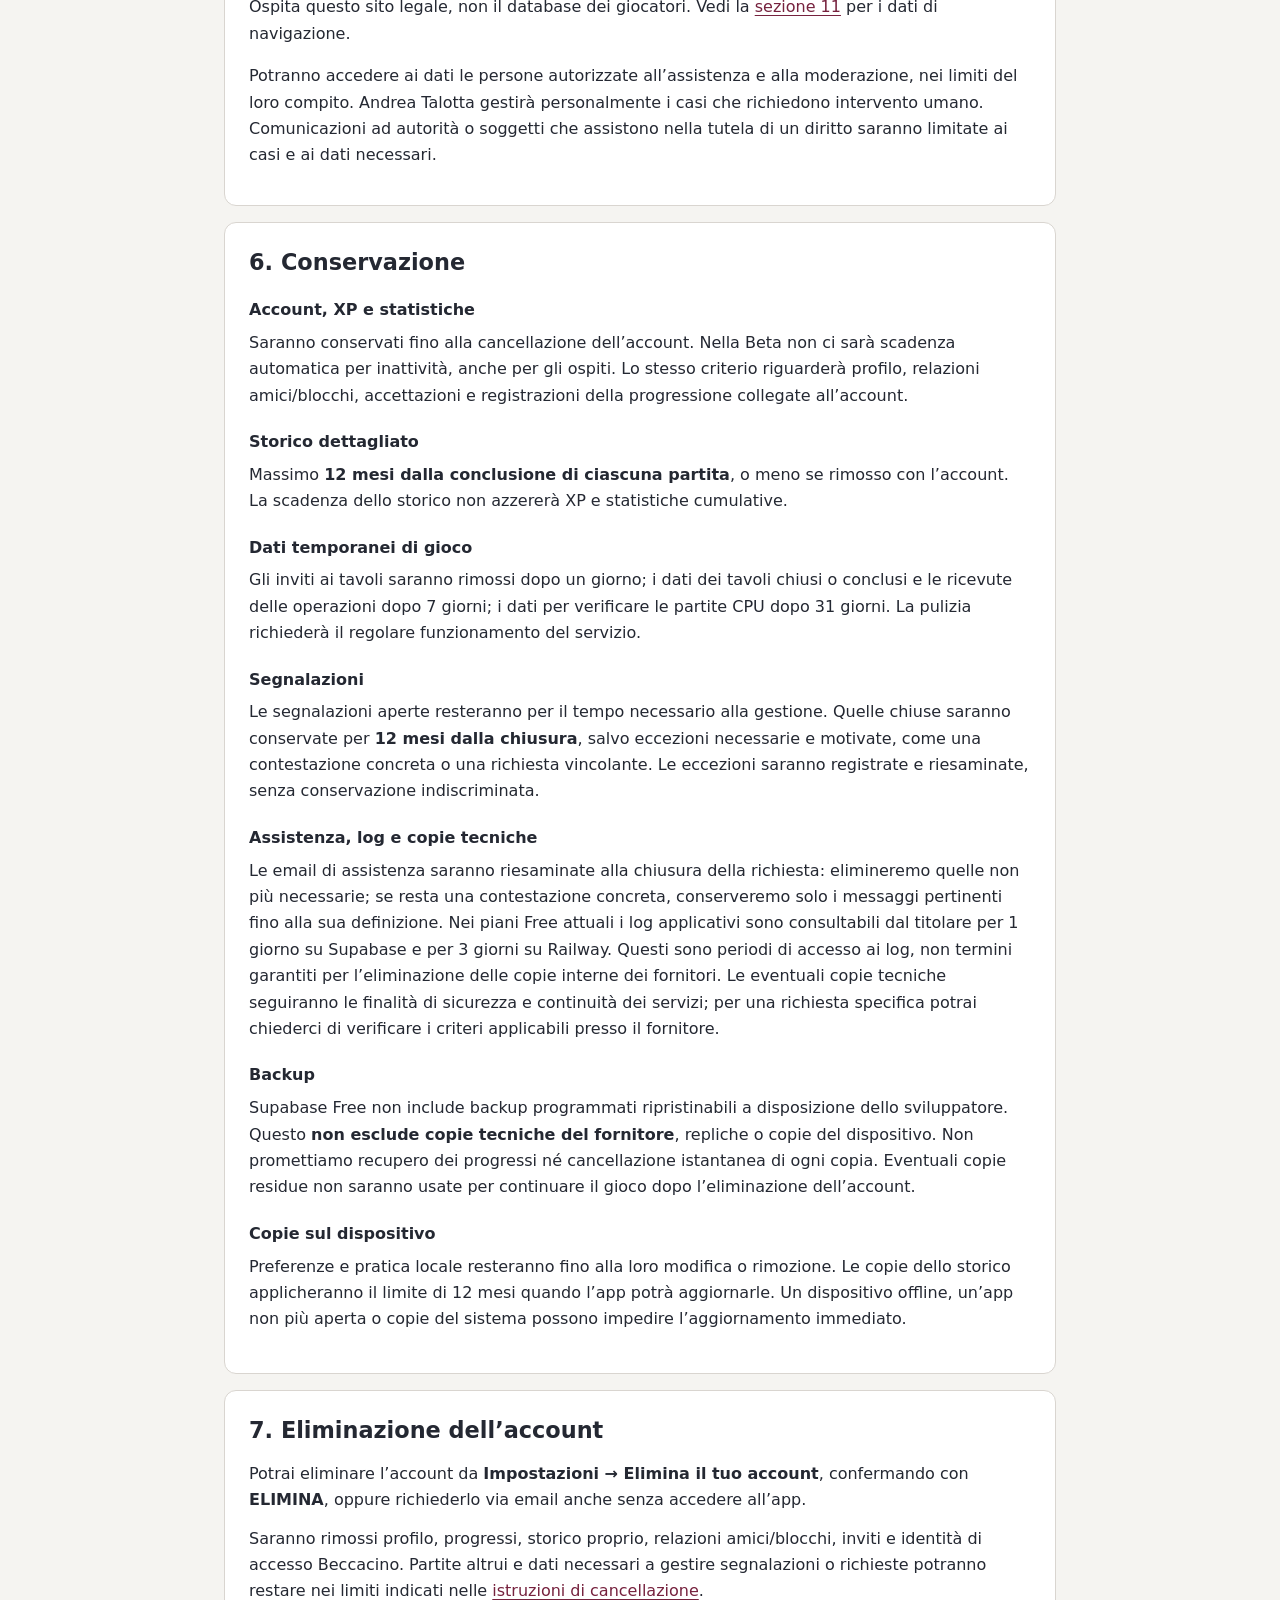
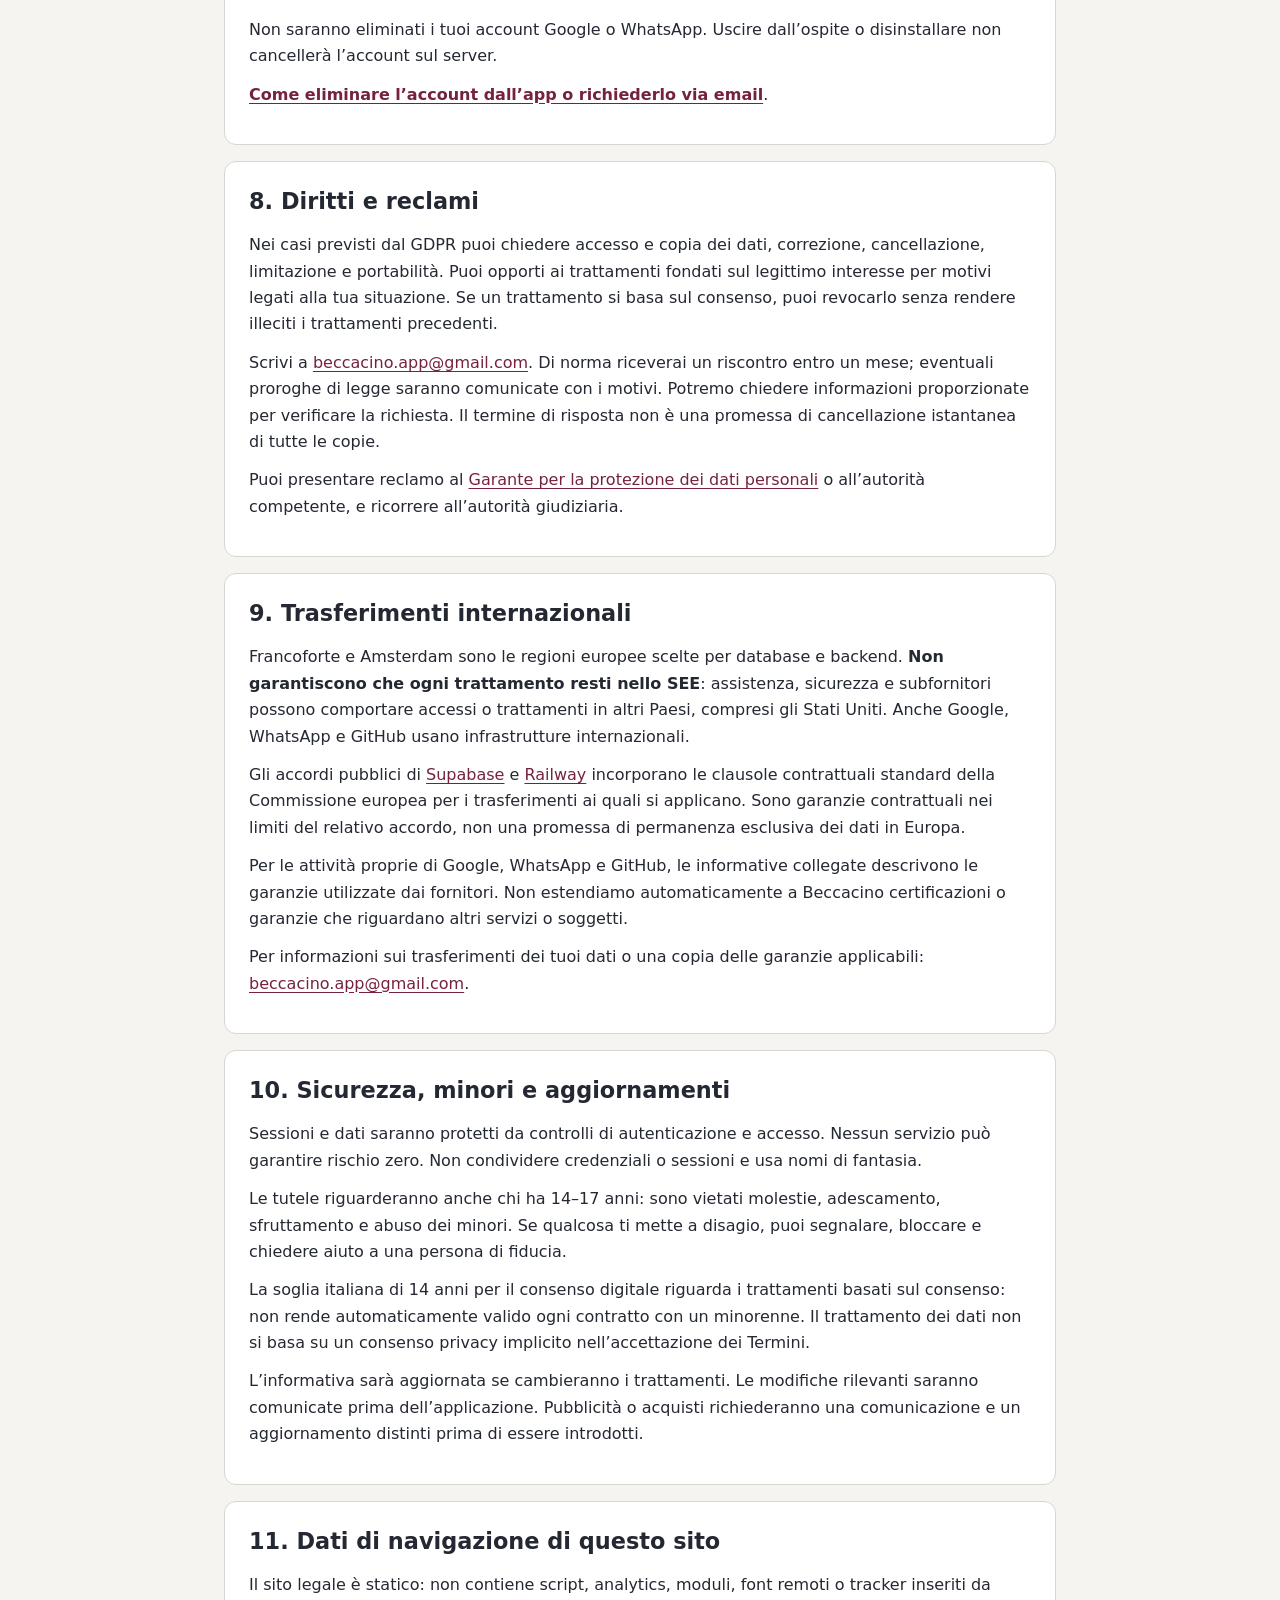
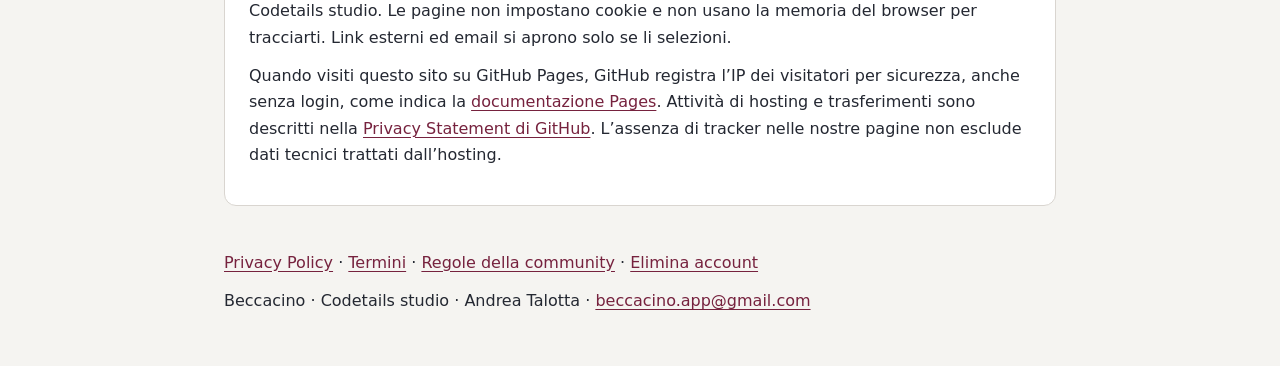
==== commit d7e5c97f: "Use present tense for live legal site hosting" ====
--- a/index.html
+++ b/index.html
@@ -93,7 +93,7 @@
         <dt>WhatsApp</dt>
         <dd>Il pulsante aprirà un gruppo esterno già esistente, gestito dallo sviluppatore per conversare e organizzare partite. Beccacino non ti iscriverà automaticamente e non importerà conversazioni. Se ti unisci, numero e nome WhatsApp potranno essere visibili ai partecipanti. Per il servizio varrà anche la <a href="https://www.whatsapp.com/legal/privacy-policy-eea">Privacy Policy WhatsApp SEE</a>. Andrea Talotta tratterà i dati visibili nel gruppo per gestirlo. Segnalazioni e blocchi Beccacino non si estenderanno automaticamente a WhatsApp.</dd>
         <dt>GitHub Pages</dt>
-        <dd>Ospiterà questo sito legale, non il database dei giocatori. Vedi la <a href="#sito">sezione 11</a> per i dati di navigazione.</dd>
+        <dd>Ospita questo sito legale, non il database dei giocatori. Vedi la <a href="#sito">sezione 11</a> per i dati di navigazione.</dd>
       </dl>
       <p>Potranno accedere ai dati le persone autorizzate all’assistenza e alla moderazione, nei limiti del loro compito. Andrea Talotta gestirà personalmente i casi che richiedono intervento umano. Comunicazioni ad autorità o soggetti che assistono nella tutela di un diritto saranno limitate ai casi e ai dati necessari.</p>
     </section>
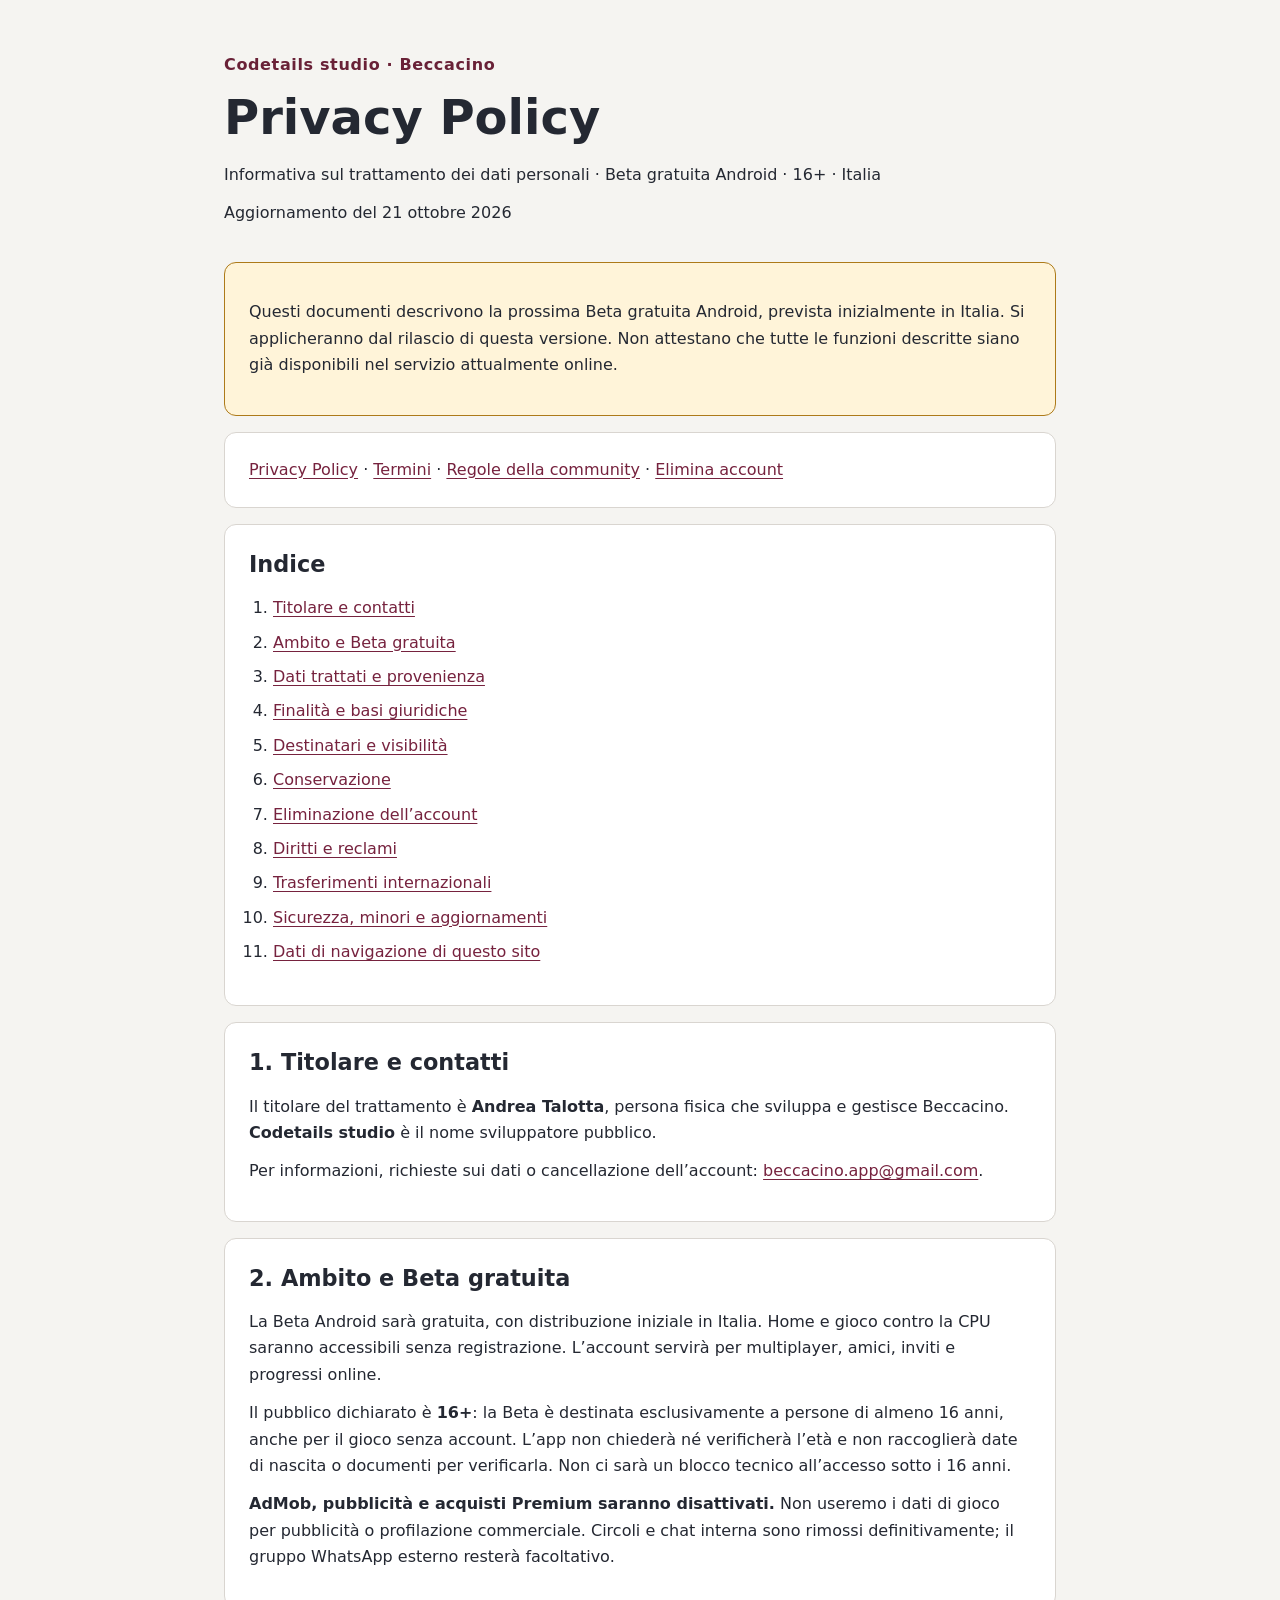
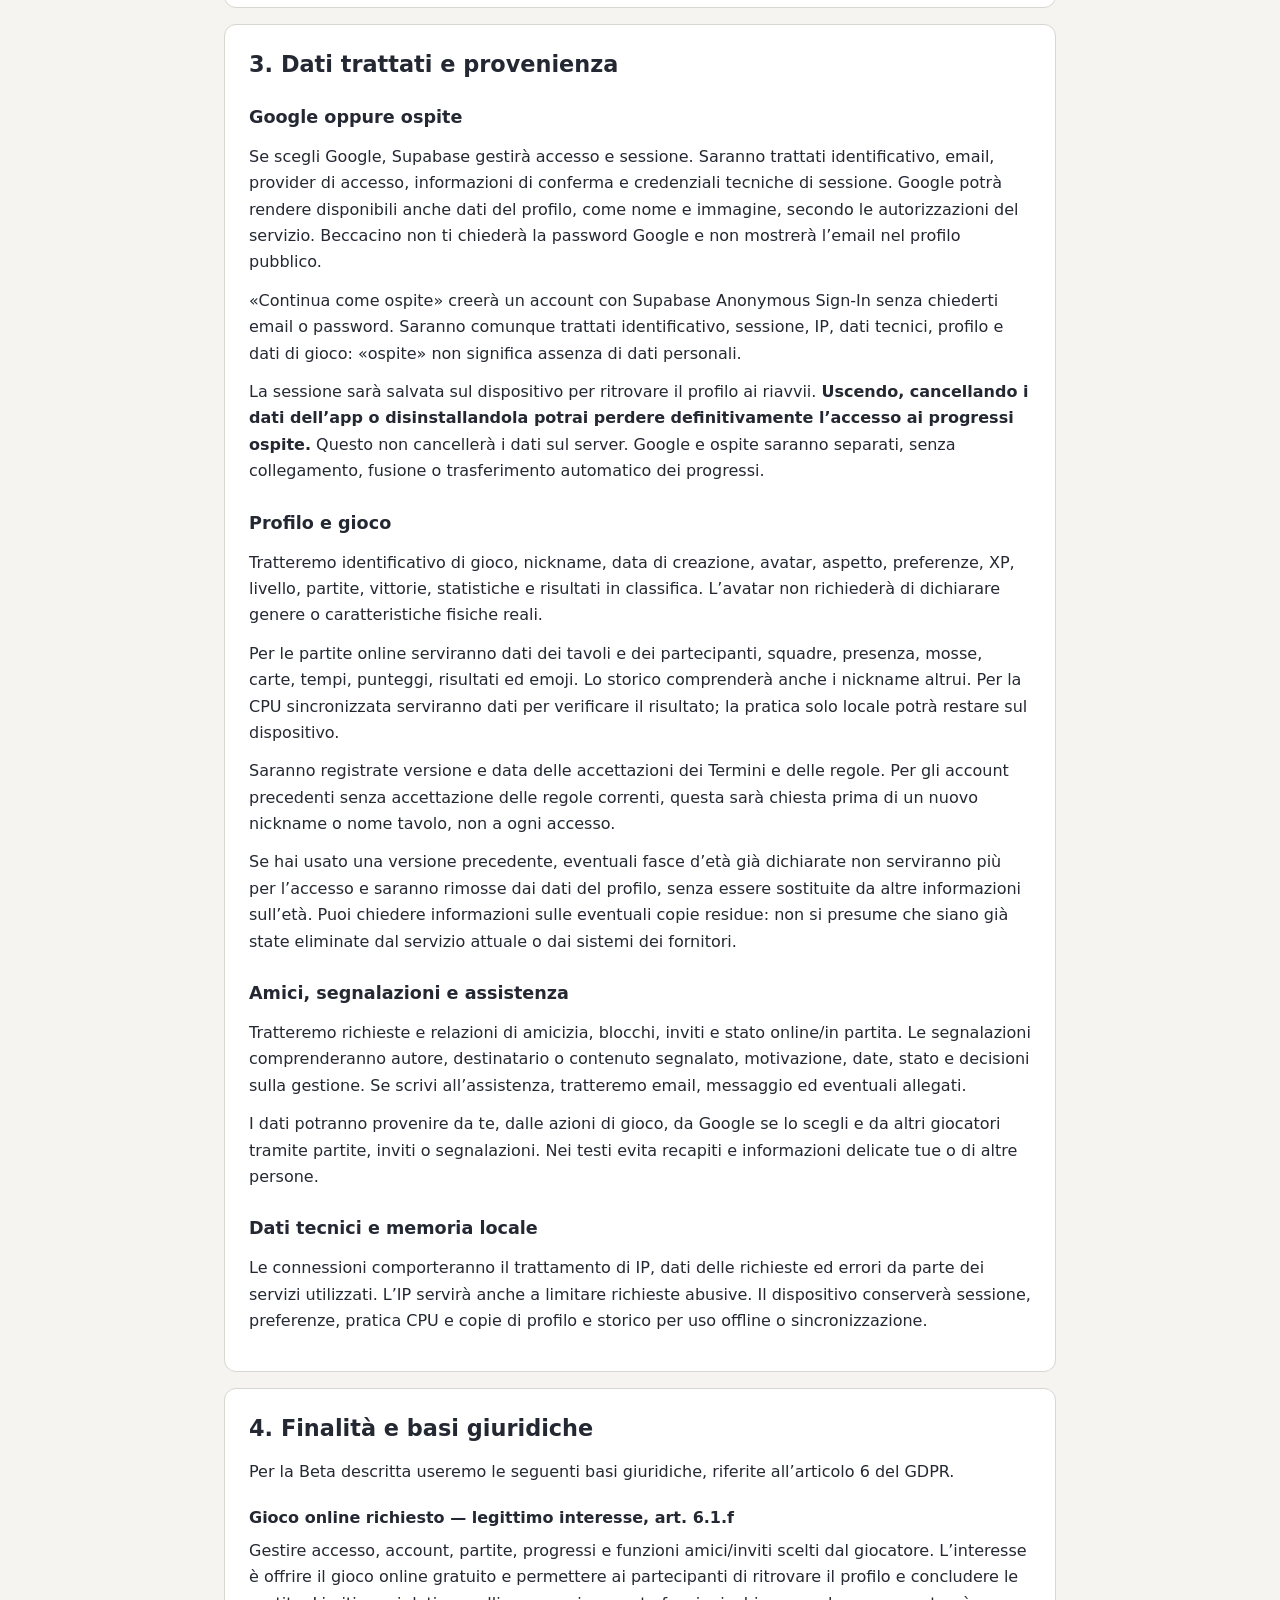
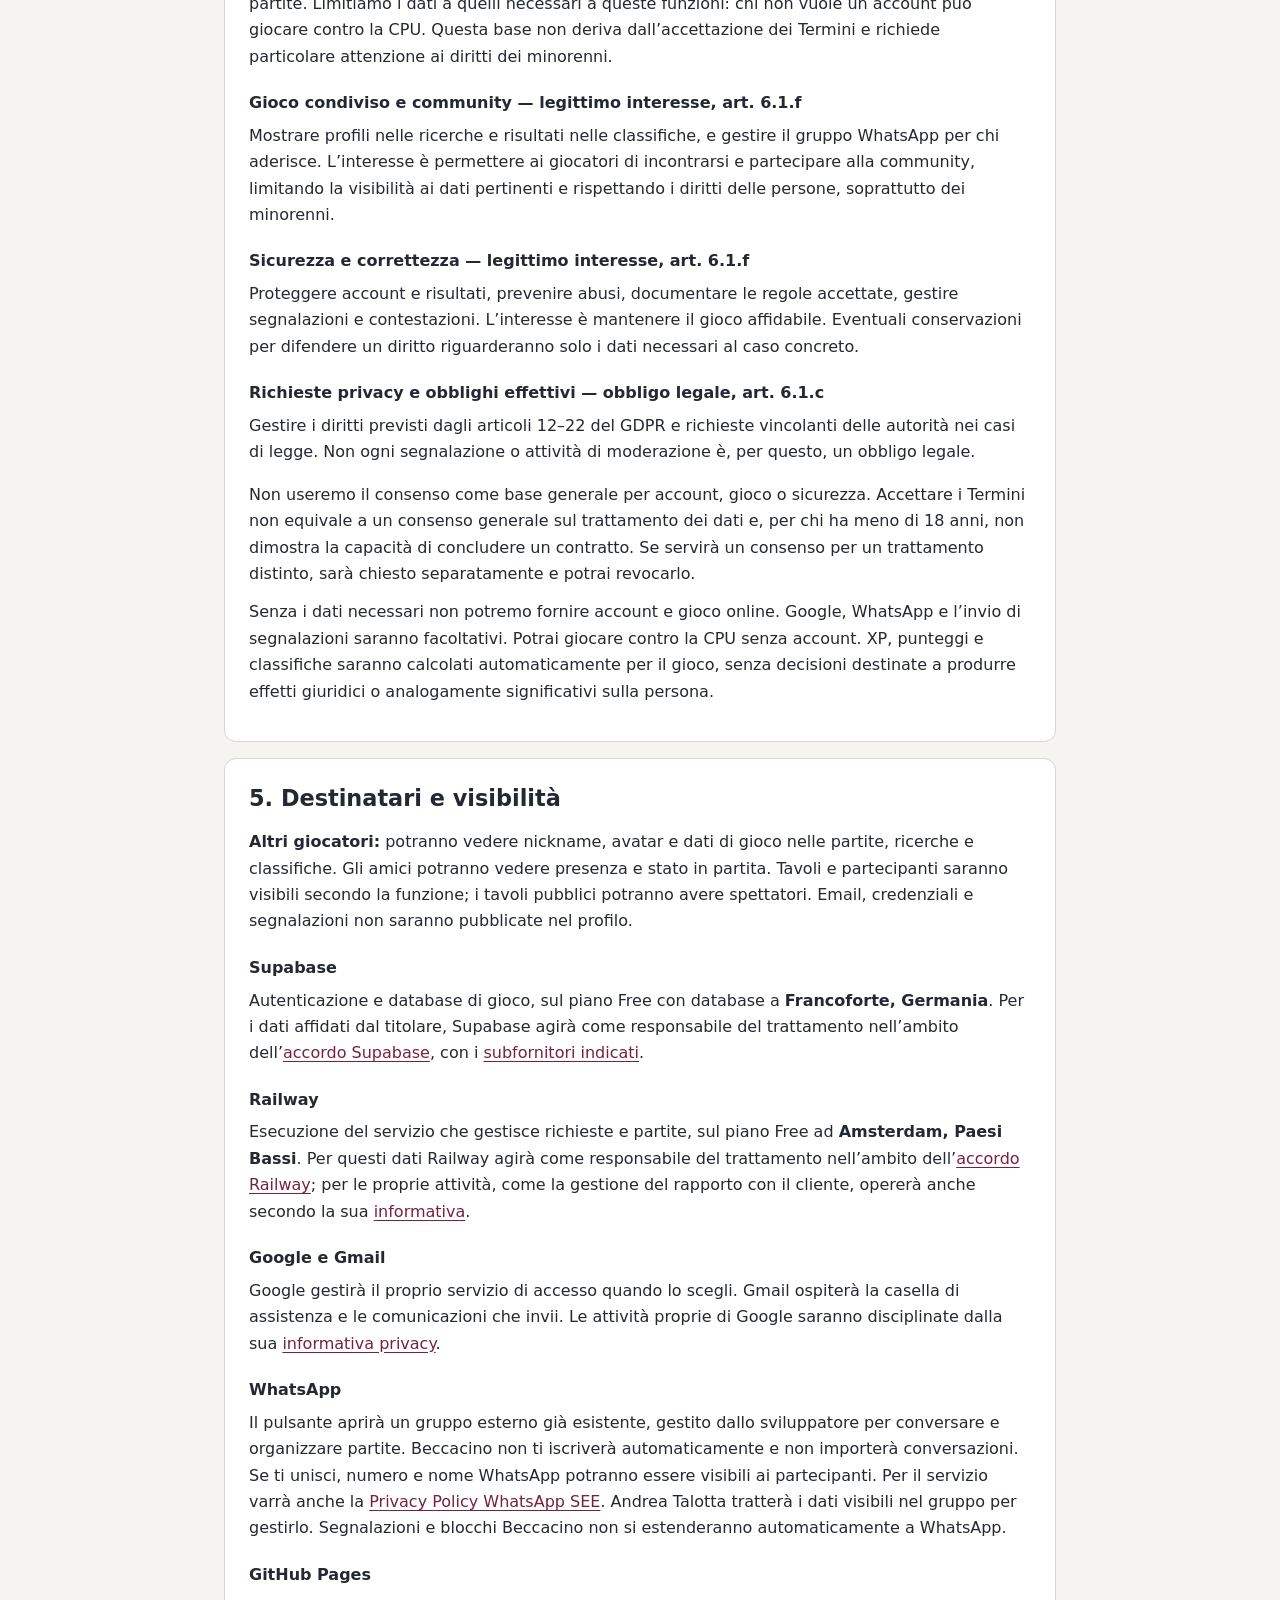
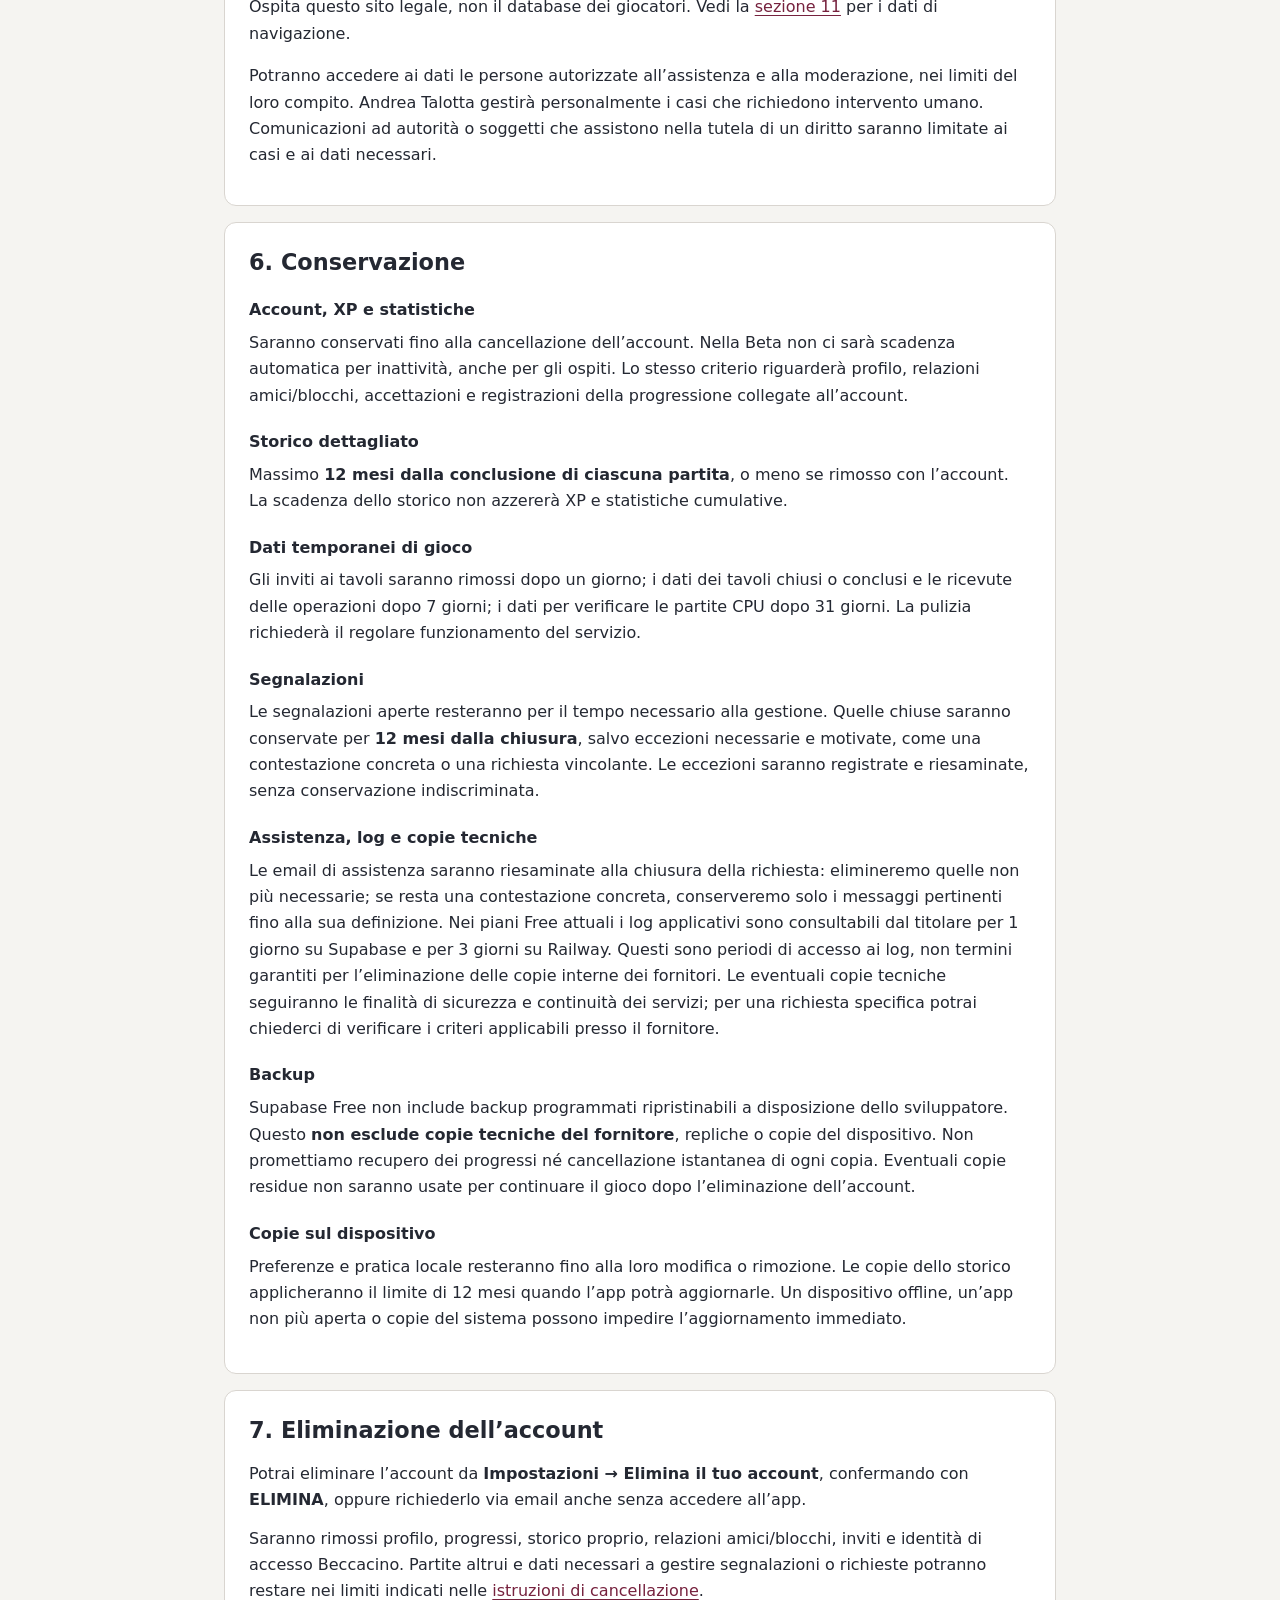
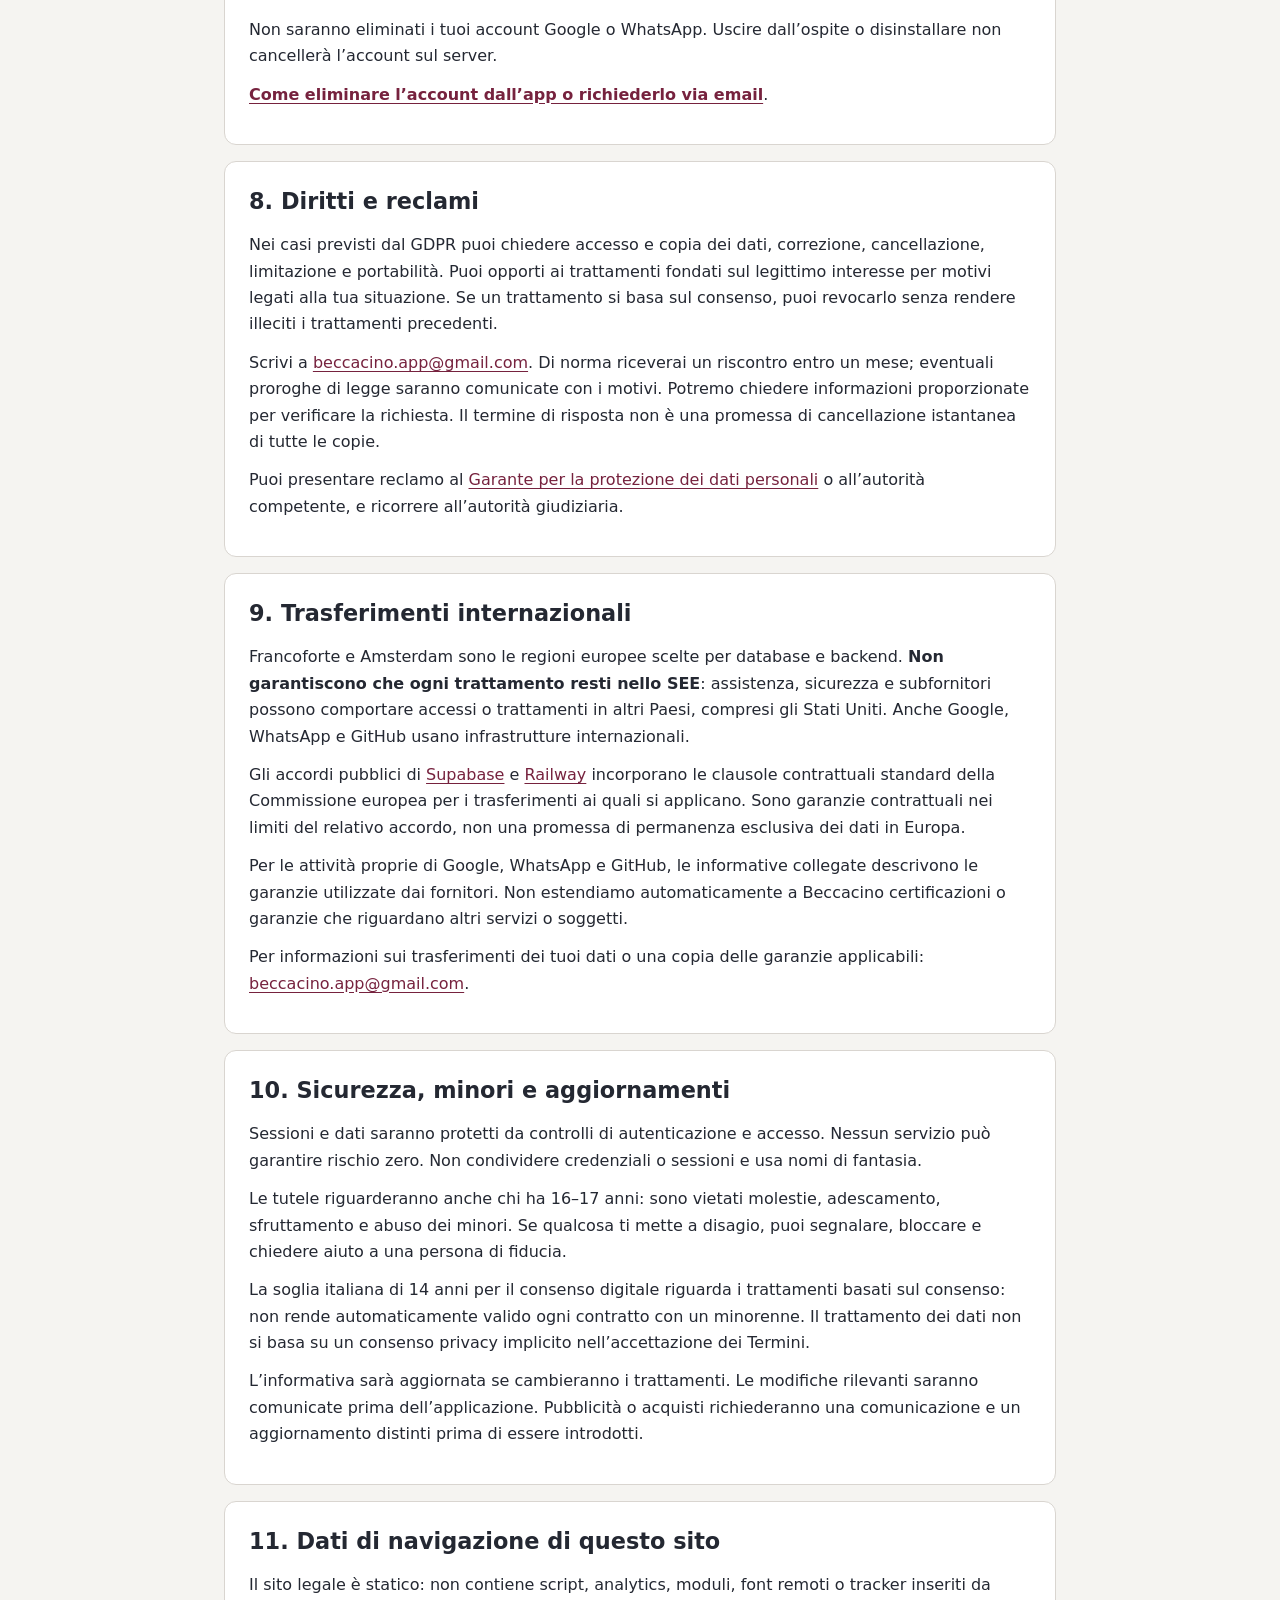
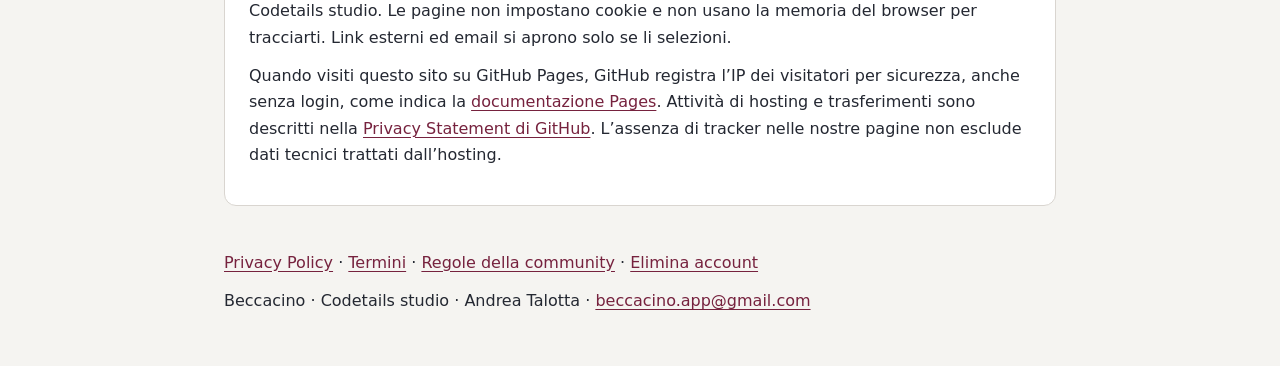
==== commit 8009efc9: "Allinea i documenti pubblici alla Beta Android 16+" ====
--- a/index.html
+++ b/index.html
@@ -3,7 +3,7 @@
 <head>
   <meta charset="utf-8">
   <meta name="viewport" content="width=device-width, initial-scale=1">
-  <meta name="description" content="Informativa sul trattamento dei dati personali · Beta gratuita Android · 14+ · Italia">
+  <meta name="description" content="Informativa sul trattamento dei dati personali · Beta gratuita Android · 16+ · Italia">
   <meta name="referrer" content="no-referrer">
   <meta http-equiv="Content-Security-Policy" content="default-src 'none'; style-src 'self'; base-uri 'none'; form-action 'none'">
   <title>Privacy Policy — Beccacino</title>
@@ -14,8 +14,8 @@
   <header>
     <p class="eyebrow">Codetails studio · Beccacino</p>
     <h1>Privacy Policy</h1>
-    <p>Informativa sul trattamento dei dati personali · Beta gratuita Android · 14+ · Italia</p>
-    <p>Aggiornamento del <time datetime="2026-10-19">19 ottobre 2026</time></p>
+    <p>Informativa sul trattamento dei dati personali · Beta gratuita Android · 16+ · Italia</p>
+    <p>Aggiornamento del <time datetime="2026-10-21">21 ottobre 2026</time></p>
   </header>
   <main id="contenuto" tabindex="-1">
     <aside class="notice" aria-label="Versione del servizio"><p>Questi documenti descrivono la prossima Beta gratuita Android, prevista inizialmente in Italia. Si applicheranno dal rilascio di questa versione. Non attestano che tutte le funzioni descritte siano già disponibili nel servizio attualmente online.</p></aside>
@@ -44,7 +44,7 @@
     <section aria-labelledby="ambito">
       <h2 id="ambito">2. Ambito e Beta gratuita</h2>
       <p>La Beta Android sarà gratuita, con distribuzione iniziale in Italia. Home e gioco contro la CPU saranno accessibili senza registrazione. L’account servirà per multiplayer, amici, inviti e progressi online.</p>
-      <p>Il pubblico dichiarato è <strong>14+</strong>: in Italia la registrazione online richiederà almeno 14 anni secondo i Termini. L’app non chiederà né verificherà l’età e non raccoglierà date di nascita o documenti per verificarla. Non ci sarà un blocco tecnico all’accesso sotto i 14 anni.</p>
+      <p>Il pubblico dichiarato è <strong>16+</strong>: la Beta è destinata esclusivamente a persone di almeno 16 anni, anche per il gioco senza account. L’app non chiederà né verificherà l’età e non raccoglierà date di nascita o documenti per verificarla. Non ci sarà un blocco tecnico all’accesso sotto i 16 anni.</p>
       <p><strong>AdMob, pubblicità e acquisti Premium saranno disattivati.</strong> Non useremo i dati di gioco per pubblicità o profilazione commerciale. Circoli e chat interna sono rimossi definitivamente; il gruppo WhatsApp esterno resterà facoltativo.</p>
     </section>
     <section aria-labelledby="dati">
@@ -139,7 +139,7 @@
     <section aria-labelledby="sicurezza">
       <h2 id="sicurezza">10. Sicurezza, minori e aggiornamenti</h2>
       <p>Sessioni e dati saranno protetti da controlli di autenticazione e accesso. Nessun servizio può garantire rischio zero. Non condividere credenziali o sessioni e usa nomi di fantasia.</p>
-      <p>Le tutele riguarderanno anche chi ha 14–17 anni: sono vietati molestie, adescamento, sfruttamento e abuso dei minori. Se qualcosa ti mette a disagio, puoi segnalare, bloccare e chiedere aiuto a una persona di fiducia.</p>
+      <p>Le tutele riguarderanno anche chi ha 16–17 anni: sono vietati molestie, adescamento, sfruttamento e abuso dei minori. Se qualcosa ti mette a disagio, puoi segnalare, bloccare e chiedere aiuto a una persona di fiducia.</p>
       <p>La soglia italiana di 14 anni per il consenso digitale riguarda i trattamenti basati sul consenso: non rende automaticamente valido ogni contratto con un minorenne. Il trattamento dei dati non si basa su un consenso privacy implicito nell’accettazione dei Termini.</p>
       <p>L’informativa sarà aggiornata se cambieranno i trattamenti. Le modifiche rilevanti saranno comunicate prima dell’applicazione. Pubblicità o acquisti richiederanno una comunicazione e un aggiornamento distinti prima di essere introdotti.</p>
     </section>
